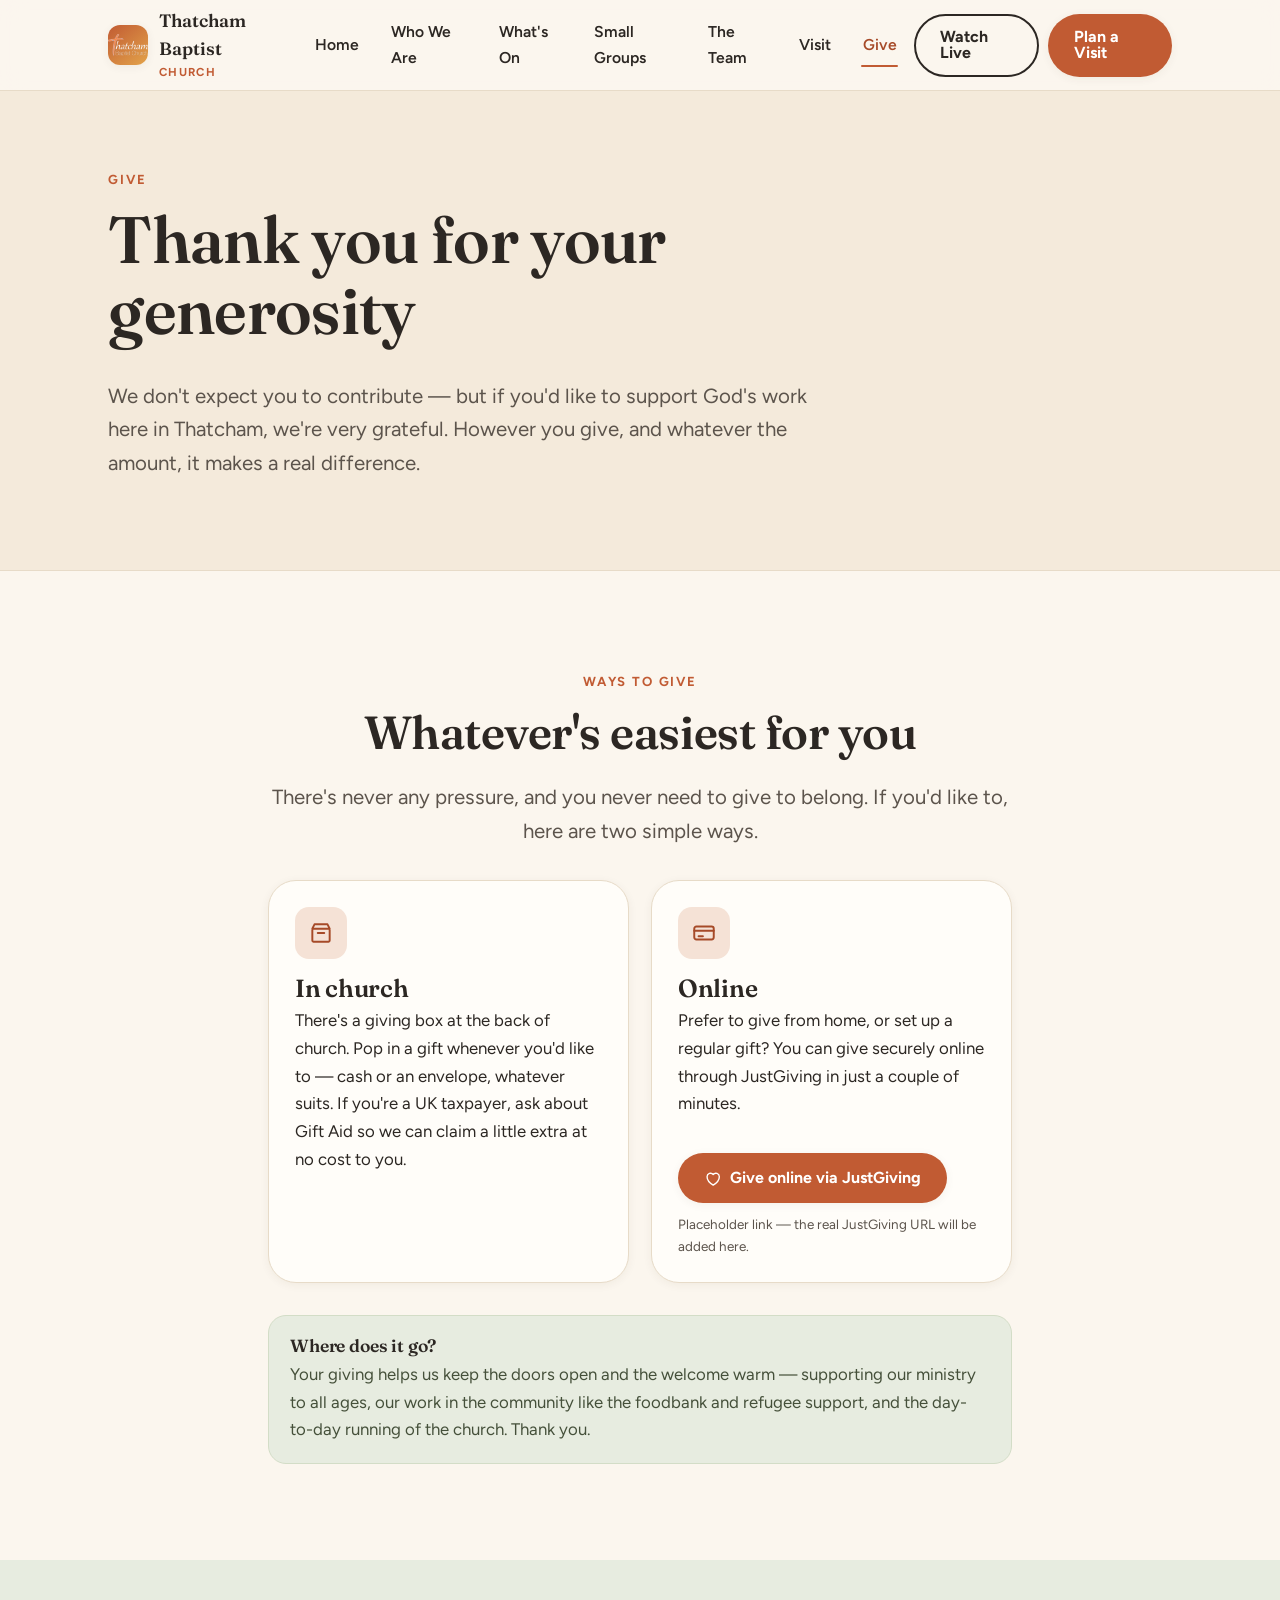
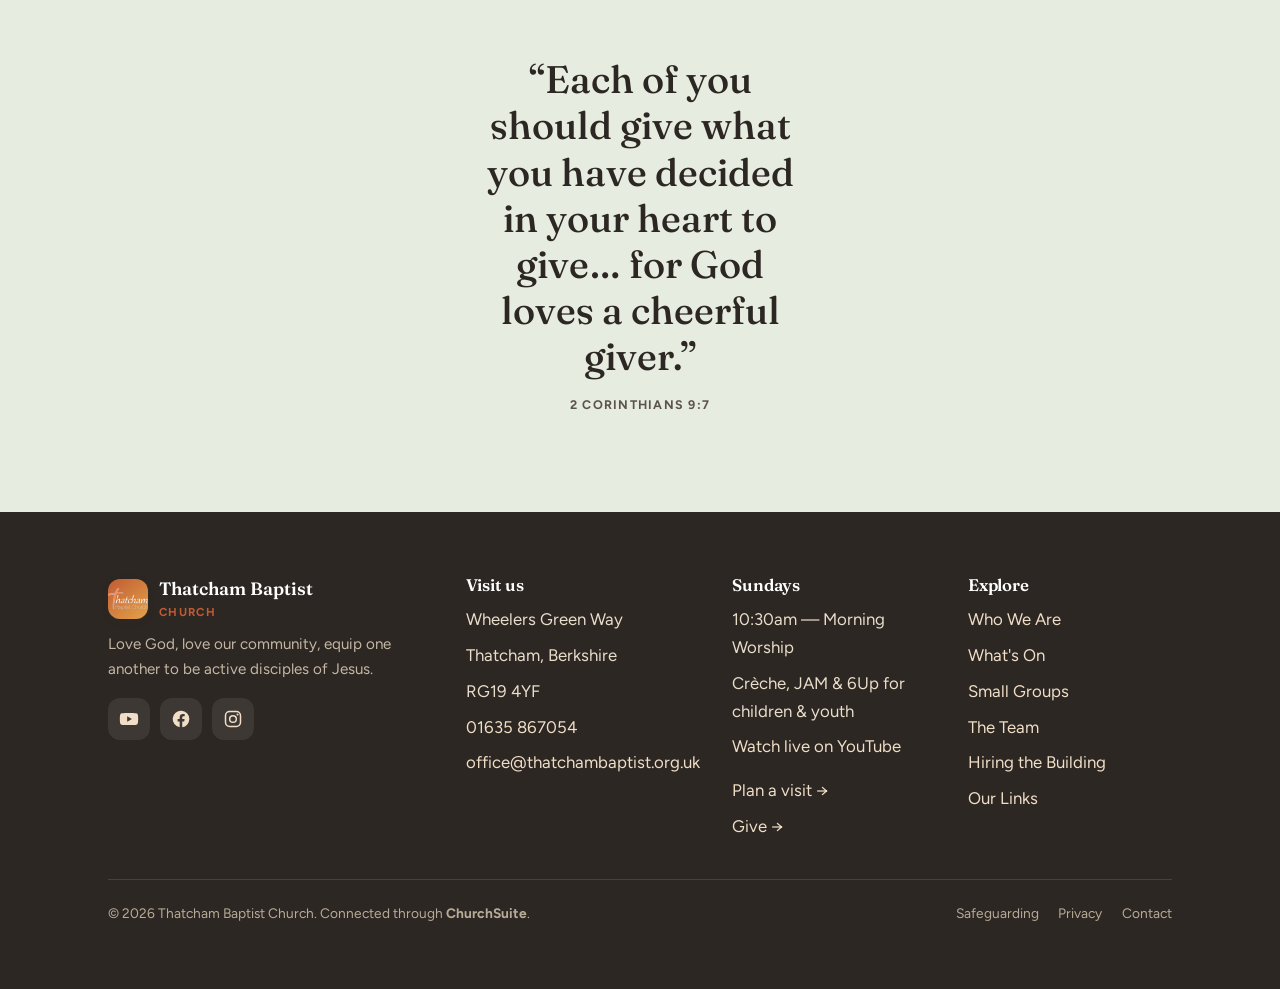
==== give.html @ 3c172206 "added signup for small groups" ====
<!DOCTYPE html>
<html lang="en-GB">
<head>
  <meta charset="UTF-8" />
  <meta name="viewport" content="width=device-width, initial-scale=1" />
  <title>Give — Thatcham Baptist Church</title>
  <meta name="description" content="We don't expect you to contribute — but if you'd like to support God's work here at Thatcham Baptist Church, thank you. Giving box in church or online, however suits you." />
  <meta name="theme-color" content="#FBF6EE" />
  <link rel="preconnect" href="https://fonts.googleapis.com" />
  <link rel="preconnect" href="https://fonts.gstatic.com" crossorigin />
  <link href="https://fonts.googleapis.com/css2?family=Fraunces:opsz,wght@9..144,400;9..144,500;9..144,600&family=Figtree:wght@400;500;600;700;800&display=swap" rel="stylesheet" />
  <link rel="stylesheet" href="css/styles.css?v=3" />
  <link rel="icon" href="assets/logo/cropped-circle-cropped.png" />
</head>
<body>
  <a class="skip-link" href="#main">Skip to content</a>

  <header class="site-header">
    <div class="wrap site-header__inner">
      <a class="brand" href="index.html" aria-label="Thatcham Baptist Church home">
        <span class="brand__mark" aria-hidden="true"><img src="assets/logo/Logo-Orange-White.png" alt="" loading="eager" /></span>
        <span><span class="brand__name">Thatcham Baptist</span><span class="brand__sub">Church</span></span>
      </a>
      <nav class="nav" aria-label="Primary">
        <a href="index.html">Home</a>
        <a href="who-we-are.html">Who We Are</a>
        <a href="whats-on.html">What's On</a>
        <a href="small-groups.html">Small Groups</a>
        <a href="team.html">The Team</a>
        <a href="visit.html">Visit</a>
        <a href="give.html" aria-current="page">Give</a>
      </nav>
      <div class="header-cta">
        <a class="btn btn--ghost" href="https://www.youtube.com/@ThatchamBaptistChurch/streams" target="_blank" rel="noopener">Watch Live</a>
        <a class="btn" href="visit.html">Plan a Visit</a>
      </div>
      <button class="nav-toggle" aria-label="Open menu" aria-expanded="false" aria-controls="mobile-nav">
        <svg class="icon-open" viewBox="0 0 24 24" fill="none"><path d="M4 7h16M4 12h16M4 17h16" stroke="currentColor" stroke-width="2" stroke-linecap="round"/></svg>
        <svg class="icon-close" viewBox="0 0 24 24" fill="none"><path d="M6 6l12 12M18 6L6 18" stroke="currentColor" stroke-width="2" stroke-linecap="round"/></svg>
      </button>
    </div>
    <div class="mobile-nav" id="mobile-nav">
      <a href="index.html">Home</a>
      <a href="who-we-are.html">Who We Are</a>
      <a href="whats-on.html">What's On</a>
        <a href="small-groups.html">Small Groups</a>
      <a href="team.html">The Team</a>
      <a href="visit.html">Visit</a>
      <a href="give.html" aria-current="page">Give</a>
      <div class="mobile-cta">
        <a class="btn" href="visit.html">Plan a Visit</a>
        <a class="btn btn--ghost" href="https://www.youtube.com/@ThatchamBaptistChurch/streams" target="_blank" rel="noopener">Watch Live</a>
      </div>
    </div>
  </header>

  <main id="main">
    <section class="pagehero">
      <div class="wrap">
        <span class="eyebrow reveal">Give</span>
        <h1 class="reveal d1">Thank you for your generosity</h1>
        <p class="lede reveal d2">We don't expect you to contribute — but if you'd like to support God's work here in Thatcham, we're very grateful. However you give, and whatever the amount, it makes a real difference.</p>
      </div>
    </section>

    <section class="section">
      <div class="wrap narrow" style="max-width:820px">
        <div class="center reveal">
          <span class="eyebrow">Ways to give</span>
          <h2>Whatever's easiest for you</h2>
          <p class="lede">There's never any pressure, and you never need to give to belong. If you'd like to, here are two simple ways.</p>
        </div>

        <div class="grid grid--2 mt-3">
          <div class="card reveal">
            <div class="card__icon"><svg viewBox="0 0 24 24" fill="none"><path d="M4 8h16v11a1 1 0 01-1 1H5a1 1 0 01-1-1V8zM4 8l2-4h12l2 4M9 12h6" stroke="currentColor" stroke-width="1.8" stroke-linecap="round" stroke-linejoin="round"/></svg></div>
            <h3>In church</h3>
            <p>There's a giving box at the back of church. Pop in a gift whenever you'd like to — cash or an envelope, whatever suits. If you're a UK taxpayer, ask about Gift Aid so we can claim a little extra at no cost to you.</p>
          </div>
          <div class="card reveal d1">
            <div class="card__icon"><svg viewBox="0 0 24 24" fill="none"><rect x="3" y="6" width="18" height="12" rx="2" stroke="currentColor" stroke-width="1.8"/><path d="M3 10h18M7 15h4" stroke="currentColor" stroke-width="1.8" stroke-linecap="round"/></svg></div>
            <h3>Online</h3>
            <p>Prefer to give from home, or set up a regular gift? You can give securely online through JustGiving in just a couple of minutes.</p>
            <a class="btn mt-2" href="#" aria-label="Give online via JustGiving (placeholder link)">
              <svg class="btn__icon" viewBox="0 0 24 24" fill="none" aria-hidden="true"><path d="M12 21s-8-4.9-8-11a4.5 4.5 0 018-2.8A4.5 4.5 0 0120 10c0 6.1-8 11-8 11z" stroke="currentColor" stroke-width="1.8" stroke-linejoin="round"/></svg>
              Give online via JustGiving
            </a>
            <p class="mt-1 mb-0" style="font-size:.84rem;color:var(--ink-soft)">Placeholder link — the real JustGiving URL will be added here.</p>
          </div>
        </div>

        <div class="aside-box reveal mt-3">
          <h3>Where does it go?</h3>
          <p class="mb-0">Your giving helps us keep the doors open and the welcome warm — supporting our ministry to all ages, our work in the community like the foodbank and refugee support, and the day-to-day running of the church. Thank you.</p>
        </div>
      </div>
    </section>

    <section class="section bg-sage">
      <div class="wrap">
        <div class="strapline reveal">
          <blockquote>&ldquo;Each of you should give what you have decided in your heart to give&hellip; for God loves a cheerful giver.&rdquo;</blockquote>
          <cite>2 Corinthians 9:7</cite>
        </div>
      </div>
    </section>
  </main>

  <footer class="site-footer">
    <div class="wrap">
      <div class="footer-grid">
        <div class="footer-brand">
          <a class="brand" href="index.html" aria-label="Thatcham Baptist Church home" style="margin-bottom:.6rem">
            <span class="brand__mark" aria-hidden="true"><img src="assets/logo/Logo-Orange-White.png" alt="" loading="lazy" /></span>
            <span><span class="brand__name">Thatcham Baptist</span><span class="brand__sub">Church</span></span>
          </a>
          <p>Love God, love our community, equip one another to be active disciples of Jesus.</p>
          <div class="socials">
            <a href="https://www.youtube.com/@ThatchamBaptistChurch" target="_blank" rel="noopener" aria-label="YouTube"><svg viewBox="0 0 24 24" fill="currentColor"><path d="M23 12s0-3.4-.4-5a2.6 2.6 0 00-1.8-1.8C19 4.7 12 4.7 12 4.7s-7 0-8.8.5A2.6 2.6 0 001.4 7C1 8.6 1 12 1 12s0 3.4.4 5a2.6 2.6 0 001.8 1.8c1.8.5 8.8.5 8.8.5s7 0 8.8-.5A2.6 2.6 0 0022.6 17c.4-1.6.4-5 .4-5zM9.8 15.3V8.7l5.7 3.3-5.7 3.3z"/></svg></a>
            <a href="https://www.facebook.com/thatchambaptist" target="_blank" rel="noopener" aria-label="Facebook"><svg viewBox="0 0 24 24" fill="currentColor"><path d="M22 12a10 10 0 10-11.6 9.9v-7H7.9V12h2.5V9.8c0-2.5 1.5-3.9 3.8-3.9 1.1 0 2.2.2 2.2.2v2.5h-1.3c-1.2 0-1.6.8-1.6 1.6V12h2.8l-.4 2.9h-2.4v7A10 10 0 0022 12z"/></svg></a>
            <a href="https://www.instagram.com/thatchambaptist" target="_blank" rel="noopener" aria-label="Instagram"><svg viewBox="0 0 24 24" fill="none"><rect x="3" y="3" width="18" height="18" rx="5" stroke="currentColor" stroke-width="1.8"/><circle cx="12" cy="12" r="4" stroke="currentColor" stroke-width="1.8"/><circle cx="17.5" cy="6.5" r="1.2" fill="currentColor"/></svg></a>
          </div>
        </div>
        <div>
          <h4>Visit us</h4>
          <ul>
            <li>Wheelers Green Way</li>
            <li>Thatcham, Berkshire</li>
            <li>RG19 4YF</li>
            <li><a href="tel:+441635867054">01635 867054</a></li>
            <li><a href="mailto:office@thatchambaptist.org.uk">office@thatchambaptist.org.uk</a></li>
          </ul>
        </div>
        <div>
          <h4>Sundays</h4>
          <ul>
            <li>10:30am — Morning Worship</li>
            <li>Crèche, JAM &amp; 6Up for children &amp; youth</li>
            <li><a href="https://www.youtube.com/@ThatchamBaptistChurch/streams" target="_blank" rel="noopener">Watch live on YouTube</a></li>
            <li style="margin-top:.5rem"><a href="visit.html">Plan a visit &rarr;</a></li>
            <li><a href="give.html">Give &rarr;</a></li>
          </ul>
        </div>
        <div>
          <h4>Explore</h4>
          <ul>
            <li><a href="who-we-are.html">Who We Are</a></li>
            <li><a href="whats-on.html">What's On</a></li>
            <li><a href="small-groups.html">Small Groups</a></li>
            <li><a href="team.html">The Team</a></li>
            <li><a href="hiring.html">Hiring the Building</a></li>
            <li><a href="links.html">Our Links</a></li>
          </ul>
        </div>
      </div>
      <div class="footer-bottom">
        <span>&copy; <span data-year>2026</span> Thatcham Baptist Church. Connected through <strong>ChurchSuite</strong>.</span>
        <span class="links">
          <a href="safeguarding.html">Safeguarding</a>
          <a href="privacy.html">Privacy</a>
          <a href="visit.html">Contact</a>
        </span>
      </div>
    </div>
  </footer>

  <nav class="action-bar" aria-label="Quick actions">
    <a href="visit.html" class="is-primary"><svg viewBox="0 0 24 24" fill="none"><path d="M12 21s-7-5.7-7-11a7 7 0 1114 0c0 5.3-7 11-7 11z" stroke="currentColor" stroke-width="1.8"/><circle cx="12" cy="10" r="2.4" stroke="currentColor" stroke-width="1.8"/></svg>Plan a Visit</a>
    <a href="https://www.youtube.com/@ThatchamBaptistChurch/streams" target="_blank" rel="noopener"><svg viewBox="0 0 24 24" fill="none"><path d="M8 5v14l11-7z" fill="currentColor"/></svg>Watch Live</a>
    <a href="give.html"><svg viewBox="0 0 24 24" fill="none"><path d="M12 21s-8-4.9-8-11a4.5 4.5 0 018-2.8A4.5 4.5 0 0120 10c0 6.1-8 11-8 11z" stroke="currentColor" stroke-width="1.8" stroke-linejoin="round"/></svg>Give</a>
  </nav>

  <script src="js/main.js?v=3"></script>
</body>
</html>
---- css/styles.css ----
/* =====================================================================
   Thatcham Baptist Church — redesign demo
   Design system + components. Mobile-first.
   "Church is the people, not the building."
   ===================================================================== */

/* ---------- Design tokens ---------- */
:root {
  /* Warm, natural palette — soft earth tones + one confident accent */
  --cream:        #FBF6EE;   /* page background */
  --cream-2:      #F4EADB;   /* soft sand, alt sections */
  --card:         #FFFDF9;   /* card surface */
  --ink:          #2C2723;   /* warm near-black text (not heavy black) */
  --ink-soft:     #5C544C;   /* secondary text */
  --line:         #E7DBC8;   /* hairlines / borders */

  --clay:         #C15B33;   /* confident accent — warm terracotta */
  --clay-dark:    #A64A28;   /* accent hover */
  --clay-soft:    #F5E2D6;   /* accent tint bg */
  --honey:        #E3A34A;   /* warm secondary */
  --sage:         #7C8A6B;   /* gentle green for balance */
  --sage-soft:    #E7ECE0;

  --radius:       18px;
  --radius-lg:    28px;
  --radius-pill:  999px;

  --shadow-sm:    0 2px 10px rgba(65, 45, 25, .06);
  --shadow:       0 10px 30px rgba(85, 55, 25, .10);
  --shadow-lg:    0 24px 60px rgba(80, 50, 20, .16);

  --maxw:         1140px;
  --gutter:       clamp(1.1rem, 4vw, 2.4rem);

  --font-body:    "Figtree", ui-sans-serif, system-ui, -apple-system, "Segoe UI", Roboto, Helvetica, Arial, sans-serif;
  --font-display: "Fraunces", Georgia, "Times New Roman", serif;

  --ease:         cubic-bezier(.22, 1, .36, 1);
}

/* ---------- Reset-ish ---------- */
*, *::before, *::after { box-sizing: border-box; }
html { -webkit-text-size-adjust: 100%; scroll-behavior: smooth; }
@media (prefers-reduced-motion: reduce) {
  html { scroll-behavior: auto; }
  * { animation-duration: .001ms !important; transition-duration: .001ms !important; }
}
body {
  margin: 0;
  font-family: var(--font-body);
  color: var(--ink);
  background: var(--cream);
  line-height: 1.65;
  font-size: 1.05rem;
  -webkit-font-smoothing: antialiased;
  text-rendering: optimizeLegibility;
  overflow-x: hidden;
}
img, svg { max-width: 100%; display: block; }
a { color: var(--clay-dark); text-decoration-thickness: 1px; text-underline-offset: 3px; }
h1, h2, h3, h4 {
  font-family: var(--font-display);
  font-weight: 600;
  line-height: 1.08;
  letter-spacing: -0.01em;
  color: var(--ink);
  margin: 0 0 .5em;
}
h1 { font-size: clamp(2.3rem, 7vw, 4.1rem); font-optical-sizing: auto; }
h2 { font-size: clamp(1.8rem, 4.6vw, 2.9rem); }
h3 { font-size: clamp(1.25rem, 2.6vw, 1.55rem); }
p  { margin: 0 0 1rem; }
:focus-visible { outline: 3px solid var(--clay); outline-offset: 3px; border-radius: 6px; }

/* ---------- Layout helpers ---------- */
.wrap { width: 100%; max-width: var(--maxw); margin-inline: auto; padding-inline: var(--gutter); }
.section { padding-block: clamp(3.2rem, 8vw, 6rem); }
.section--tight { padding-block: clamp(2.2rem, 5vw, 3.4rem); }
.bg-sand   { background: var(--cream-2); }
.bg-sage   { background: var(--sage-soft); }
.center    { text-align: center; }
.narrow    { max-width: 720px; margin-inline: auto; }
.eyebrow {
  display: inline-block;
  font-family: var(--font-body);
  font-weight: 700;
  font-size: .82rem;
  letter-spacing: .14em;
  text-transform: uppercase;
  color: var(--clay);
  margin-bottom: .9rem;
}
.lede { font-size: clamp(1.1rem, 2.2vw, 1.28rem); color: var(--ink-soft); }
.skip-link {
  position: absolute; left: -999px; top: .5rem; z-index: 200;
  background: var(--ink); color: #fff; padding: .7rem 1.1rem; border-radius: 10px;
}
.skip-link:focus { left: .5rem; }

/* ---------- Buttons ---------- */
.btn {
  --bg: var(--clay); --fg: #fff;
  display: inline-flex; align-items: center; justify-content: center; gap: .5rem;
  font-family: var(--font-body); font-weight: 700; font-size: 1rem;
  padding: .85rem 1.5rem; border-radius: var(--radius-pill);
  background: var(--bg); color: var(--fg); border: 2px solid transparent;
  cursor: pointer; text-decoration: none; line-height: 1;
  transition: transform .25s var(--ease), background .2s var(--ease), box-shadow .25s var(--ease);
  box-shadow: var(--shadow-sm);
}
.btn:hover { transform: translateY(-2px); background: var(--clay-dark); box-shadow: var(--shadow); }
.btn:active { transform: translateY(0); }
.btn--ghost { --bg: transparent; --fg: var(--ink); border-color: var(--ink); box-shadow: none; }
.btn--ghost:hover { --bg: var(--ink); --fg: #fff; background: var(--ink); }
.btn--light { --bg: #fff; --fg: var(--clay-dark); }
.btn--light:hover { background: #fff; color: var(--clay-dark); }
.btn--sage { --bg: var(--sage); }
.btn--sage:hover { background: #6a785b; }
.btn--lg { font-size: 1.08rem; padding: 1rem 1.8rem; }
.btn__icon { width: 1.15em; height: 1.15em; }

/* ---------- Header ---------- */
.site-header {
  position: sticky; top: 0; z-index: 100;
  background: rgba(251, 246, 238, .82);
  backdrop-filter: saturate(1.4) blur(12px);
  -webkit-backdrop-filter: saturate(1.4) blur(12px);
  border-bottom: 1px solid var(--line);
}
.site-header__inner {
  display: flex; align-items: center; gap: 1rem;
  min-height: 66px; padding-block: .5rem;
}
.brand { display: flex; align-items: center; gap: .65rem; text-decoration: none; margin-right: auto; }
.brand__mark {
  width: 40px; height: 40px; flex: none; border-radius: 12px;
  background: linear-gradient(140deg, var(--clay), var(--honey));
  display: grid; place-items: center; color: #fff; box-shadow: var(--shadow-sm);
}
.brand__mark svg { width: 22px; height: 22px; }
.brand__name { font-family: var(--font-display); font-weight: 600; font-size: 1.12rem; color: var(--ink); line-height: 1.05; }
.brand__sub  { display: block; font-family: var(--font-body); font-size: .72rem; letter-spacing: .12em; text-transform: uppercase; color: var(--clay); font-weight: 700; }

.nav { display: none; }
.nav a {
  font-weight: 600; color: var(--ink); text-decoration: none; font-size: .98rem;
  padding: .4rem .1rem; position: relative;
}
.nav a::after {
  content: ""; position: absolute; left: 0; right: 0; bottom: -2px; height: 2px;
  background: var(--clay); border-radius: 2px; transform: scaleX(0); transform-origin: left;
  transition: transform .25s var(--ease);
}
.nav a:hover::after, .nav a[aria-current="page"]::after { transform: scaleX(1); }
.nav a[aria-current="page"] { color: var(--clay-dark); }

.header-cta { display: none; gap: .55rem; }

.nav-toggle {
  margin-left: auto; width: 46px; height: 46px; display: grid; place-items: center;
  background: var(--card); border: 1px solid var(--line); border-radius: 12px; cursor: pointer;
  color: var(--ink); box-shadow: var(--shadow-sm);
}
.nav-toggle svg { width: 24px; height: 24px; }
.nav-toggle .icon-close { display: none; }
.nav-toggle[aria-expanded="true"] .icon-open { display: none; }
.nav-toggle[aria-expanded="true"] .icon-close { display: block; }

/* Mobile drawer */
.mobile-nav {
  display: none;
  border-top: 1px solid var(--line);
  background: var(--cream);
  padding: .6rem var(--gutter) 1.4rem;
}
.mobile-nav.open { display: block; animation: drop .3s var(--ease); }
@keyframes drop { from { opacity: 0; transform: translateY(-8px); } to { opacity: 1; transform: none; } }
.mobile-nav a {
  display: block; padding: .95rem .4rem; font-weight: 600; font-size: 1.12rem;
  color: var(--ink); text-decoration: none; border-bottom: 1px solid var(--line);
}
.mobile-nav a[aria-current="page"] { color: var(--clay-dark); }
.mobile-nav .mobile-cta { display: flex; flex-wrap: wrap; gap: .6rem; margin-top: 1.1rem; }
.mobile-nav .mobile-cta .btn { flex: 1 1 auto; }

@media (min-width: 940px) {
  .nav { display: flex; gap: clamp(1rem, 2.2vw, 1.9rem); align-items: center; }
  .header-cta { display: flex; }
  .nav-toggle { display: none; }
}

/* ---------- Mobile sticky action bar (the 3 money actions) ---------- */
.action-bar {
  position: fixed; left: 0; right: 0; bottom: 0; z-index: 90;
  display: grid; grid-template-columns: repeat(3, 1fr); gap: 0;
  background: rgba(44, 39, 35, .96);
  backdrop-filter: blur(8px);
  border-top: 1px solid rgba(255,255,255,.08);
  padding: .35rem .35rem calc(.35rem + env(safe-area-inset-bottom, 0));
}
.action-bar a {
  display: flex; flex-direction: column; align-items: center; gap: .18rem;
  padding: .5rem .3rem; text-decoration: none; color: #F4EADB;
  font-size: .78rem; font-weight: 700; border-radius: 12px;
}
.action-bar a svg { width: 22px; height: 22px; }
.action-bar a:active { background: rgba(255,255,255,.08); }
.action-bar a.is-primary { color: var(--honey); }
body { padding-bottom: 74px; } /* room for bar on mobile */
@media (min-width: 940px) {
  .action-bar { display: none; }
  body { padding-bottom: 0; }
}

/* ---------- Placeholder image blocks ---------- */
.ph {
  position: relative; margin: 0; border-radius: var(--radius-lg); overflow: hidden;
  background: linear-gradient(135deg, var(--honey), var(--clay));
  box-shadow: var(--shadow);
  isolation: isolate;
}
.ph::after { /* subtle grain/vignette */
  content: ""; position: absolute; inset: 0;
  background: radial-gradient(120% 120% at 20% 10%, rgba(255,255,255,.28), transparent 45%),
              radial-gradient(120% 120% at 90% 90%, rgba(0,0,0,.22), transparent 55%);
  z-index: 1; pointer-events: none;
}
.ph__art { position: absolute; inset: 0; display: grid; place-items: center; z-index: 0; }
.ph__art svg { width: 46%; height: auto; opacity: .9; }
.ph__note {
  position: absolute; left: .7rem; bottom: .7rem; z-index: 2;
  background: rgba(44,39,35,.72); color: #FBF6EE;
  font-size: .72rem; font-weight: 600; letter-spacing: .01em;
  padding: .35rem .7rem; border-radius: var(--radius-pill);
  backdrop-filter: blur(4px);
}
/* palette variants for variety */
.ph--sunrise { background: linear-gradient(135deg, #F0B455, #C15B33); }
.ph--grove   { background: linear-gradient(135deg, #9CAE84, #5F6E4C); }
.ph--dusk    { background: linear-gradient(135deg, #C15B33, #7A4E63); }
.ph--sand    { background: linear-gradient(135deg, #E9C88F, #C98F55); }
.ph--slate   { background: linear-gradient(135deg, #8A98A6, #4E5B69); }
/* Real photo filling a placeholder frame */
.ph__img { position: absolute; inset: 0; width: 100%; height: 100%; object-fit: cover; object-position: center 16%; transform: scale(1.05); transform-origin: center center; background: #e7dbc8; z-index: 0; }
.photo-soft { filter: saturate(.88) brightness(.97) contrast(.98); }
.alpha-photo .ph__img { transform: none; object-fit: contain; object-position: center center; background: #f7efe6; }
.ph.has-photo { background: #E7DBC8; }
.ph.has-photo::after { background: none; }
.hero__media .ph.has-photo::after {
  background: linear-gradient(180deg, rgba(28,20,14,.34) 0%, rgba(28,20,14,.12) 40%, rgba(24,17,11,.72) 100%),
              radial-gradient(120% 90% at 15% 10%, rgba(255,255,255,.14), transparent 50%);
}
.person__photo img { position: absolute; inset: 0; width: 100%; height: 100%; object-fit: cover; object-position: center top; z-index: 0; }
.map-frame { display: block; width: 100%; aspect-ratio: 4 / 3; border: 0; border-radius: var(--radius-lg); box-shadow: var(--shadow); background: #E7DBC8; }
.card__icon--photo { padding: 0; overflow: hidden; }
.card__icon--photo img { width: 100%; height: 100%; object-fit: cover; object-position: center top; }

.ratio-16-9 { aspect-ratio: 16 / 9; }
.ratio-4-3  { aspect-ratio: 4 / 3; }
.ratio-1-1  { aspect-ratio: 1 / 1; }
.ratio-3-4  { aspect-ratio: 3 / 4; }

/* ---------- Hero ---------- */
.hero { position: relative; overflow: hidden; }
.hero__media { position: absolute; inset: 0; z-index: 0; }
.hero__media .ph { height: 100%; width: 100%; border-radius: 0; box-shadow: none; }
.hero__media .ph::after {
  background: linear-gradient(180deg, rgba(30,22,16,.10) 0%, rgba(30,22,16,.04) 40%, rgba(24,17,11,.28) 100%),
              radial-gradient(120% 90% at 15% 10%, rgba(255,255,255,.06), transparent 50%);
}
/* Position the hero photo slightly higher for better composition */
.hero__media .ph__img { object-position: center 18% !important; }
.hero__inner {
  position: relative; z-index: 2;
  min-height: min(86vh, 720px);
  display: flex; flex-direction: column; justify-content: flex-end;
  padding-block: clamp(3rem, 10vw, 6rem);
  color: #fff;
}
.hero__eyebrow { color: #FBE9D6; }
.hero h1 { color: #fff; text-shadow: 0 2px 30px rgba(0,0,0,.28); max-width: 15ch; }
.hero__lede { color: #FBF1E6; font-size: clamp(1.1rem, 2.4vw, 1.4rem); max-width: 40ch; margin-bottom: 1.6rem; text-shadow: 0 2px 20px rgba(0,0,0,.35); }
.hero__cta { display: flex; flex-wrap: wrap; gap: .7rem; }
.hero__note { position: absolute; right: .7rem; bottom: .7rem; z-index: 3; }

/* Page hero (interior pages) — simpler band */
.pagehero { background: var(--cream-2); border-bottom: 1px solid var(--line); }
.pagehero .wrap { padding-block: clamp(2.6rem, 7vw, 4.6rem); }
.pagehero h1 { max-width: 18ch; }
.pagehero p { max-width: 55ch; }

/* ---------- Cards & grids ---------- */
.grid { display: grid; gap: 1.4rem; }
.grid--2 { grid-template-columns: 1fr; }
.grid--3 { grid-template-columns: 1fr; }
.grid--4 { grid-template-columns: 1fr; }
@media (min-width: 620px) {
  .grid--2 { grid-template-columns: repeat(2, 1fr); }
  .grid--3 { grid-template-columns: repeat(2, 1fr); }
  .grid--4 { grid-template-columns: repeat(2, 1fr); }
}
@media (min-width: 940px) {
  .grid--3 { grid-template-columns: repeat(3, 1fr); }
  .grid--4 { grid-template-columns: repeat(4, 1fr); }
}

.card {
  background: var(--card); border: 1px solid var(--line); border-radius: var(--radius-lg);
  padding: 1.6rem; box-shadow: var(--shadow-sm);
  transition: transform .3s var(--ease), box-shadow .3s var(--ease), border-color .3s var(--ease);
}
.card:hover { transform: translateY(-4px); box-shadow: var(--shadow); border-color: #dcccb2; }
.card h3 { margin-bottom: .35rem; }
.card p:last-child { margin-bottom: 0; }
.card__icon {
  width: 52px; height: 52px; border-radius: 14px; display: grid; place-items: center;
  background: var(--clay-soft); color: var(--clay-dark); margin-bottom: 1rem;
}
.card__icon svg { width: 26px; height: 26px; }
.card--link { text-decoration: none; color: inherit; display: block; }
.card--link .more { color: var(--clay-dark); font-weight: 700; display: inline-flex; align-items: center; gap: .3rem; }
.card--link:hover .more { gap: .55rem; }

/* Feature (image + text) */
.feature { display: grid; gap: clamp(1.6rem, 4vw, 3rem); align-items: center; }
@media (min-width: 860px) {
  .feature { grid-template-columns: 1fr 1fr; }
  .feature--reverse .feature__media { order: 2; }
}

/* ---------- Service times block ---------- */
.services {
  display: grid; gap: 1.2rem; grid-template-columns: 1fr;
}
@media (min-width: 720px) { .services { grid-template-columns: 1fr 1fr; } }
.service-card {
  background: var(--card); border: 1px solid var(--line); border-radius: var(--radius-lg);
  padding: 1.7rem; box-shadow: var(--shadow-sm); position: relative;
}
.service-card__time {
  font-family: var(--font-display); font-size: 2.1rem; color: var(--clay-dark); line-height: 1;
  margin-bottom: .3rem; font-weight: 600;
}
.service-card ul { margin: .8rem 0 0; padding: 0; list-style: none; display: flex; flex-wrap: wrap; gap: .5rem; }
.service-card > .chip + h3 { margin-top: 1rem; }
.chip {
  display: inline-flex; align-items: center; gap: .35rem;
  background: var(--sage-soft); color: #45503a; font-weight: 600; font-size: .84rem;
  padding: .3rem .7rem; border-radius: var(--radius-pill);
}
.chip--clay { background: var(--clay-soft); color: var(--clay-dark); }

/* Info strip (address / phone / live) */
.infoline { display: grid; gap: .75rem 1.5rem; align-items: start; color: var(--ink-soft); font-weight: 600; grid-template-columns: 1fr; }
.infoline span { display: inline-flex; align-items: flex-start; gap: .45rem; }
.infoline svg { width: 1.15em; height: 1.15em; color: var(--clay); margin-top: .1rem; }
.infoline .address-lines { display: grid; gap: .15rem; }
.infoline .address-lines span { display: block; line-height: 1.4; }
.service-info-card { max-width: 760px; margin-inline: auto; display: grid; grid-template-columns: 1fr auto; gap: 1rem; align-items: center; }
@media (min-width: 640px) { .service-info-card { grid-template-columns: minmax(0, 1fr) auto; } }

/* Defensive: ensure address lines always stack correctly (override caching/older CSS) */
.service-info-card .address-lines span { display: block !important; }

/* ---------- What's On schedule ---------- */
.filters { display: flex; flex-wrap: wrap; gap: .5rem; margin-bottom: 2rem; }
.filter-btn {
  font-family: var(--font-body); font-weight: 700; font-size: .92rem; cursor: pointer;
  padding: .55rem 1.1rem; border-radius: var(--radius-pill);
  background: var(--card); color: var(--ink); border: 1.5px solid var(--line);
  transition: all .2s var(--ease);
}
.filter-btn:hover { border-color: var(--clay); }
.filter-btn.active { background: var(--clay); color: #fff; border-color: var(--clay); }

.day-group { margin-bottom: 2.4rem; scroll-margin-top: 90px; }
.day-group__head { display: flex; align-items: baseline; gap: .8rem; margin-bottom: 1rem; }
.day-group__head h2 { margin: 0; }
.day-group__head .count { color: var(--ink-soft); font-weight: 600; font-size: .9rem; }
.event-card {
  display: grid; grid-template-columns: auto 1fr; gap: 1rem 1.2rem; align-items: start;
  background: var(--card); border: 1px solid var(--line); border-radius: var(--radius);
  padding: 1.2rem 1.3rem; box-shadow: var(--shadow-sm); margin-bottom: .9rem;
  transition: transform .25s var(--ease), box-shadow .25s var(--ease);
}
.event-card:hover { transform: translateY(-3px); box-shadow: var(--shadow); }
.event-card__time {
  font-family: var(--font-display); font-weight: 600; color: var(--clay-dark);
  font-size: 1.05rem; white-space: nowrap; padding-top: .1rem;
}
.event-card h3 { margin: 0 0 .2rem; font-size: 1.2rem; }
.event-card p { margin: 0; color: var(--ink-soft); font-size: .98rem; }
.tag {
  display: inline-block; font-size: .72rem; font-weight: 700; letter-spacing: .04em;
  text-transform: uppercase; color: var(--sage); margin-top: .5rem;
}

/* ---------- Team ---------- */
.team-grid { display: grid; gap: 1.3rem; grid-template-columns: repeat(2, 1fr); }
@media (min-width: 720px) { .team-grid { grid-template-columns: repeat(3, 1fr); } }
@media (min-width: 980px) { .team-grid { grid-template-columns: repeat(4, 1fr); } }
.person { text-align: center; }
.person__photo {
  aspect-ratio: 1/1; border-radius: var(--radius-lg); position: relative; overflow: hidden;
  display: grid; place-items: center; margin-bottom: .8rem; box-shadow: var(--shadow-sm);
}
.person__photo .initials {
  font-family: var(--font-display); font-weight: 600; font-size: clamp(1.8rem, 6vw, 2.6rem);
  color: rgba(255,255,255,.92);
}
.person__photo--anne img {
  object-fit: contain;
  object-position: center center;
  transform: none;
}
.person__photo .tagchip {
  position: absolute; bottom: .45rem; left: 50%; transform: translateX(-50%);
  background: rgba(44,39,35,.66); color: #FBF6EE; font-size: .62rem; font-weight: 600;
  padding: .2rem .55rem; border-radius: var(--radius-pill); white-space: nowrap;
}
.person__name { font-family: var(--font-display); font-weight: 600; font-size: 1.12rem; margin: 0; }
.person__role { color: var(--clay-dark); font-weight: 700; font-size: .86rem; margin: .1rem 0 .3rem; }
.person__bio  { color: var(--ink-soft); font-size: .9rem; margin: 0; }
.person__contact { margin: .7rem 0 0; }
.person__contact a { display: inline-flex; align-items: center; gap: .45rem; font-weight: 700; font-size: .92rem; }
.person__contact svg { width: 1.1em; height: 1.1em; flex: none; }
.lead-team { display: grid; gap: 1.4rem; grid-template-columns: 1fr; margin-bottom: 3rem; }
@media (min-width: 720px) { .lead-team { grid-template-columns: 1fr 1fr; } }
.lead-card { display: grid; grid-template-columns: 110px 1fr; gap: 1.2rem; align-items: center;
  background: var(--card); border: 1px solid var(--line); border-radius: var(--radius-lg); padding: 1.3rem; box-shadow: var(--shadow-sm); }
.lead-card .person__photo { margin: 0; }
@media (min-width: 500px) { .lead-card { grid-template-columns: 130px 1fr; } }

/* Photo gradient variants (cycled) */
.g1{background:linear-gradient(135deg,#E3A34A,#C15B33)} .g2{background:linear-gradient(135deg,#9CAE84,#5F6E4C)}
.g3{background:linear-gradient(135deg,#C98F55,#8A5A3B)} .g4{background:linear-gradient(135deg,#C15B33,#7A4E63)}
.g5{background:linear-gradient(135deg,#7C8A6B,#4E5B69)} .g6{background:linear-gradient(135deg,#E9C88F,#C98F55)}

/* ---------- Callout / accent band ---------- */
.callout {
  background: linear-gradient(135deg, var(--clay), var(--clay-dark));
  color: #fff; border-radius: var(--radius-lg); padding: clamp(2rem, 5vw, 3.4rem);
  box-shadow: var(--shadow); text-align: center;
}
.callout h2 { color: #fff; }
.callout p { color: #FBE9D6; max-width: 50ch; margin-inline: auto; }
.callout .btn { margin-top: .6rem; }
.callout--sage { background: linear-gradient(135deg, var(--sage), #5F6E4C); }
.callout--sage p { color: #EAF0E1; }

/* ---------- Quote ---------- */
.quote { text-align: center; max-width: 20ch; margin-inline: auto; }
.quote blockquote {
  font-family: var(--font-display); font-size: clamp(1.8rem, 5vw, 3rem);
  line-height: 1.15; color: var(--ink); margin: 0; font-weight: 500; max-width: 16ch; margin-inline: auto;
}
.quote cite { display: block; margin-top: 1.2rem; color: var(--clay-dark); font-style: normal; font-weight: 700; letter-spacing: .04em; text-transform: uppercase; font-size: .82rem; max-width: none; }

/* ---------- Community strip ---------- */
.outreach { display: grid; gap: 1.2rem; grid-template-columns: 1fr; }
@media (min-width: 720px) { .outreach { grid-template-columns: repeat(3, 1fr); } }
.outreach-card { background: var(--card); border: 1px solid var(--line); border-radius: var(--radius); padding: 1.4rem; box-shadow: var(--shadow-sm); }
.outreach-card h3 { font-size: 1.15rem; }
.outreach-card p { color: var(--ink-soft); font-size: .95rem; margin: 0; }

/* ---------- Form (visual only) ---------- */
.form-note {
  background: var(--sage-soft); border: 1px dashed var(--sage); border-radius: 12px;
  padding: .8rem 1rem; font-size: .9rem; color: #45503a; margin-bottom: 1.4rem; font-weight: 600;
}
.form-grid { display: grid; gap: 1.1rem; grid-template-columns: 1fr; }
@media (min-width: 620px) { .form-grid .col-2 { grid-column: span 2; } .form-grid { grid-template-columns: 1fr 1fr; } }
.field label { display: block; font-weight: 700; margin-bottom: .35rem; font-size: .92rem; }
.field input, .field select, .field textarea {
  width: 100%; font: inherit; color: var(--ink);
  background: var(--card); border: 1.5px solid var(--line); border-radius: 12px;
  padding: .8rem .9rem;
}
.field input:focus, .field select:focus, .field textarea:focus { border-color: var(--clay); outline: none; box-shadow: 0 0 0 3px var(--clay-soft); }
.field textarea { min-height: 120px; resize: vertical; }

/* ---------- Definition list (believe / expect) ---------- */
.checklist { list-style: none; margin: 0; padding: 0; display: grid; gap: 1rem; }
.checklist li { display: grid; grid-template-columns: auto 1fr; gap: .9rem; align-items: start; }
.checklist .tick {
  width: 30px; height: 30px; border-radius: 50%; background: var(--clay-soft); color: var(--clay-dark);
  display: grid; place-items: center; flex: none;
}
.checklist .tick svg { width: 16px; height: 16px; }
.checklist strong { display: block; }
.checklist span { color: var(--ink-soft); }

/* ---------- Footer ---------- */
.site-footer { background: var(--ink); color: #E9DDCB; padding-block: clamp(2.6rem, 6vw, 4rem); margin-top: 0; }
.site-footer a { color: #F0DEC7; text-decoration: none; }
.site-footer a:hover { color: #fff; text-decoration: underline; }
.footer-grid { display: grid; gap: 2rem; grid-template-columns: 1fr; }
@media (min-width: 620px) { .footer-grid { grid-template-columns: 1fr 1fr; } }
@media (min-width: 940px) { .footer-grid { grid-template-columns: 1.6fr 1fr 1fr 1fr; } }
.footer-grid h4 { color: #fff; font-size: 1.05rem; margin-bottom: .8rem; }
.footer-grid ul { list-style: none; margin: 0; padding: 0; display: grid; gap: .5rem; }
.footer-brand .brand__name { color: #fff; }
.footer-brand p { color: #C4B7A4; font-size: .95rem; max-width: 34ch; }
.socials { display: flex; gap: .6rem; margin-top: 1rem; }
.socials a {
  width: 42px; height: 42px; border-radius: 12px; display: grid; place-items: center;
  background: rgba(255,255,255,.08); color: #F0DEC7; transition: background .2s var(--ease), transform .2s var(--ease);
}
.socials a:hover { background: var(--clay); color: #fff; transform: translateY(-2px); }
.socials svg { width: 20px; height: 20px; }
.footer-bottom {
  border-top: 1px solid rgba(255,255,255,.12); margin-top: 2.4rem; padding-top: 1.4rem;
  display: flex; flex-wrap: wrap; gap: .6rem 1.4rem; align-items: center; justify-content: space-between;
  font-size: .86rem; color: #B7AA97;
}
.footer-bottom a { color: #B7AA97; }
.footer-bottom .links { display: flex; flex-wrap: wrap; gap: 1.2rem; }

/* ---------- Scroll-in animation ---------- */
.reveal { opacity: 0; transform: translateY(22px); transition: opacity .7s var(--ease), transform .7s var(--ease); }
.reveal.in { opacity: 1; transform: none; }
.reveal.d1 { transition-delay: .08s; } .reveal.d2 { transition-delay: .16s; }
.reveal.d3 { transition-delay: .24s; } .reveal.d4 { transition-delay: .32s; }
@media (prefers-reduced-motion: reduce) { .reveal { opacity: 1; transform: none; } }

/* ---------- Utility ---------- */
.mt-1{margin-top:.6rem}.mt-2{margin-top:1.2rem}.mt-3{margin-top:2rem}.mb-0{margin-bottom:0}
.stack > * + * { margin-top: 1rem; }
.pill-row { display: flex; flex-wrap: wrap; gap: .6rem; }
.divider { height: 1px; background: var(--line); border: 0; margin-block: 2rem; }

/* =====================================================================
   Additions for the full multi-page rebuild
   ===================================================================== */

/* ---------- Multilingual welcome band ---------- */
.welcome-band {
  background: linear-gradient(135deg, var(--clay), var(--clay-dark));
  color: #fff; border-radius: var(--radius-lg);
  padding: clamp(2rem, 5vw, 3.4rem); box-shadow: var(--shadow); text-align: center;
  position: relative; overflow: hidden; isolation: isolate;
}
.welcome-band::after {
  content: ""; position: absolute; inset: 0; z-index: -1;
  background: radial-gradient(120% 120% at 12% 8%, rgba(255,255,255,.16), transparent 46%),
              radial-gradient(120% 120% at 90% 96%, rgba(0,0,0,.18), transparent 55%);
}
.welcome-band .eyebrow { color: #FBE9D6; }
.welcome-band h2 { color: #fff; margin-bottom: 1.2rem; }
.welcome-words {
  display: flex; flex-wrap: wrap; justify-content: center; align-items: baseline;
  gap: .5rem 1.4rem; margin: 0 auto; max-width: 34ch;
}
.welcome-words li { list-style: none; }
.welcome-words .lang {
  font-family: var(--font-display), "Noto Sans SC", "Noto Sans Arabic", sans-serif; font-weight: 500;
  font-size: clamp(1.35rem, 4.4vw, 2.3rem); line-height: 1.1; color: #fff;
  display: inline-block;
}
.welcome-words .lang--lead { color: #FFE7CF; }
.welcome-words .lang small {
  display: block; font-family: var(--font-body); font-weight: 600;
  font-size: .62rem; letter-spacing: .14em; text-transform: uppercase;
  color: #FBD9BF; margin-top: .25rem;
}
.welcome-band p.welcome-sub { color: #FBE9D6; max-width: 52ch; margin: 1.4rem auto 0; }

/* ---------- Strapline band ---------- */
.strapline {
  text-align: center; max-width: 30ch; margin-inline: auto;
}
.strapline blockquote {
  font-family: var(--font-display); font-weight: 500; margin: 0;
  font-size: clamp(1.5rem, 4.2vw, 2.4rem); line-height: 1.2; color: var(--ink);
}
.strapline blockquote .accent { color: var(--clay-dark); }
.strapline cite {
  display: block; margin-top: 1rem; color: var(--ink-soft); font-style: normal;
  font-weight: 700; letter-spacing: .1em; text-transform: uppercase; font-size: .78rem;
}

/* ---------- Notices ---------- */
.notice-card {
  background: var(--card); border: 1px solid var(--line); border-radius: var(--radius);
  padding: 1.4rem 1.5rem; box-shadow: var(--shadow-sm); display: flex; flex-direction: column;
  transition: transform .25s var(--ease), box-shadow .25s var(--ease);
}
.notice-card:hover { transform: translateY(-3px); box-shadow: var(--shadow); }
.notice-card__date {
  font-weight: 700; font-size: .76rem; letter-spacing: .08em; text-transform: uppercase;
  color: var(--clay); margin-bottom: .5rem;
}
.notice-card h3 { font-size: 1.15rem; margin-bottom: .4rem; }
.notice-card p { color: var(--ink-soft); font-size: .96rem; margin: 0; }
.notice-card .more { color: var(--clay-dark); font-weight: 700; margin-top: .9rem; font-size: .92rem; }

/* Featured notice — full-width hero-style card for key announcements */
.notice-card--featured {
  background: linear-gradient(135deg, var(--clay-soft) 0%, var(--card) 100%);
  border: 2px solid var(--clay);
  border-left: 5px solid var(--clay);
  position: relative;
  overflow: hidden;
}
.notice-card--featured::before {
  content: "";
  position: absolute;
  top: 0; right: 0;
  width: 180px; height: 180px;
  background: radial-gradient(circle, rgba(193,91,51,.10) 0%, transparent 70%);
  pointer-events: none;
}
.notice-card--featured h3 {
  font-family: var(--font-display);
  font-size: 1.45rem;
  color: var(--clay-dark);
}
.notice-card--featured p {
  font-size: 1.02rem;
  color: var(--ink);
  max-width: 56ch;
}
.notice-card--featured .notice-card__date {
  color: var(--clay);
  font-size: .82rem;
  letter-spacing: .1em;
}
.notice-card--featured:hover {
  border-color: var(--clay-dark);
  box-shadow: 0 10px 30px rgba(193,91,51,.15);
}

/* "New" highlight — sage-tinted variant so it reads as distinct from the clay featured card.
   Used for the time-limited Sunday Night Service trial. Remove the card to retire it. */
.notice-card--new {
  background: linear-gradient(135deg, var(--sage-soft) 0%, var(--card) 100%);
  border: 2px solid var(--sage);
  border-left: 5px solid var(--sage);
}
.notice-card--new::before { background: radial-gradient(circle, rgba(124,138,107,.12) 0%, transparent 70%); }
.notice-card--new h3 { color: #4a5740; }
.notice-card--new .notice-card__date { color: #5f6e4c; }
.notice-card--new:hover {
  border-color: #6a785b;
  box-shadow: 0 10px 30px rgba(124,138,107,.18);
}
.notice-card__badge {
  align-self: flex-start;
  display: inline-flex; align-items: center; gap: .35rem;
  background: var(--sage); color: #fff;
  font-weight: 800; font-size: .72rem; letter-spacing: .1em; text-transform: uppercase;
  padding: .3rem .7rem; border-radius: var(--radius-pill); margin-bottom: .7rem;
}

/* ---------- Responsive video embed (YouTube etc.) ---------- */
.video-embed { max-width: 720px; margin: 1.6rem auto 0; }
.video-embed__frame {
  position: relative; width: 100%; aspect-ratio: 16 / 9;
  border-radius: var(--radius-lg); overflow: hidden;
  box-shadow: var(--shadow); background: #000;
}
.video-embed__frame iframe {
  position: absolute; inset: 0; width: 100%; height: 100%; border: 0;
}
.video-embed figcaption {
  margin-top: .7rem; text-align: center; color: var(--ink-soft);
  font-size: .92rem; font-weight: 600;
}

/* ---------- Frequency markers (weekly vs periodic) ---------- */
.freq {
  display: inline-flex; align-items: center; gap: .4rem;
  font-weight: 700; font-size: .72rem; letter-spacing: .04em; text-transform: uppercase;
  padding: .28rem .7rem; border-radius: var(--radius-pill); white-space: nowrap;
}
.freq::before { content: ""; width: .55em; height: .55em; border-radius: 50%; background: currentColor; }
.freq--weekly   { background: var(--sage-soft); color: #45503a; }
.freq--periodic { background: #F6E6CD; color: #8a5a1e; }
.freq-legend { display: flex; flex-wrap: wrap; gap: .6rem 1.2rem; align-items: center; margin-bottom: 1.6rem; color: var(--ink-soft); font-size: .9rem; }
.event-card__meta { display: flex; flex-wrap: wrap; gap: .5rem; align-items: center; margin-top: .55rem; }

/* ---------- Believe / statement cards ---------- */
.believe { display: grid; gap: 1.2rem; grid-template-columns: 1fr; }
@media (min-width: 780px) { .believe { grid-template-columns: repeat(3, 1fr); } }
.believe-card {
  background: var(--card); border: 1px solid var(--line); border-radius: var(--radius-lg);
  padding: 1.5rem; box-shadow: var(--shadow-sm); border-top: 4px solid var(--clay);
}
.believe-card:nth-child(2) { border-top-color: var(--honey); }
.believe-card:nth-child(3) { border-top-color: var(--sage); }
.believe-card h3 { margin-bottom: .4rem; }
.believe-card p { color: var(--ink-soft); margin: 0; font-size: .98rem; }

/* ---------- Statement of Faith ---------- */
.statement-panel {
  background: var(--card); border: 1px solid var(--line); border-radius: var(--radius-lg);
  box-shadow: var(--shadow-sm); padding: clamp(1.4rem, 4vw, 2.8rem);
  max-width: 840px; margin-inline: auto;
}
.statement { list-style: none; counter-reset: sof; margin: 0; padding: 0; }
.statement li {
  counter-increment: sof;
  display: grid; grid-template-columns: auto 1fr; gap: 1rem 1.3rem; align-items: start;
  padding: 1.5rem 0; border-top: 1px solid var(--line);
}
.statement li:first-child { border-top: 0; padding-top: 0; }
.statement li:last-child { padding-bottom: 0; }
.statement li::before {
  content: counter(sof);
  font-family: var(--font-display); font-weight: 600; font-size: 1.5rem; line-height: 1;
  color: var(--clay-dark); background: var(--clay-soft);
  width: 2.6rem; height: 2.6rem; border-radius: 50%; display: grid; place-items: center; flex: none;
}
.statement p { margin: 0; font-size: 1.06rem; color: var(--ink); }

/* ---------- Our Links grid ---------- */
.links-grid { display: grid; gap: 1rem; grid-template-columns: 1fr; }
@media (min-width: 620px) { .links-grid { grid-template-columns: 1fr 1fr; } }
@media (min-width: 940px) { .links-grid { grid-template-columns: repeat(3, 1fr); } }
.link-card {
  display: block; text-decoration: none; color: inherit;
  background: var(--card); border: 1px solid var(--line); border-radius: var(--radius);
  padding: 1.3rem 1.4rem; box-shadow: var(--shadow-sm);
  transition: transform .25s var(--ease), box-shadow .25s var(--ease), border-color .25s var(--ease);
}
.link-card:hover { transform: translateY(-3px); box-shadow: var(--shadow); border-color: #dcccb2; }
.link-card h3 { font-size: 1.12rem; margin-bottom: .3rem; display: flex; align-items: center; justify-content: space-between; gap: .5rem; }
.link-card h3 svg { width: 18px; height: 18px; color: var(--clay); flex: none; }
.link-card p { color: var(--ink-soft); font-size: .92rem; margin: 0; }

/* ---------- Safeguarding process steps ---------- */
.steps { display: grid; gap: 1.3rem; grid-template-columns: 1fr; }
@media (min-width: 860px) { .steps { grid-template-columns: repeat(3, 1fr); } }
.step-card {
  background: var(--card); border: 1px solid var(--line); border-radius: var(--radius-lg);
  padding: 1.7rem; box-shadow: var(--shadow-sm); border-top: 4px solid var(--clay);
  display: flex; flex-direction: column;
}
.step-card__num {
  display: inline-flex; align-items: center; gap: .55rem; margin-bottom: .7rem;
  font-weight: 700; font-size: .74rem; letter-spacing: .1em; text-transform: uppercase; color: var(--clay);
}
.step-card__num b {
  font-family: var(--font-display); font-size: 1.4rem; color: var(--clay-dark); line-height: 1;
  width: 2.3rem; height: 2.3rem; border-radius: 50%; background: var(--clay-soft);
  display: grid; place-items: center; flex: none;
}
.step-card h3 { margin-bottom: .5rem; }
.step-card p { color: var(--ink-soft); margin: 0 0 1.1rem; }
.step-card .keywords { display: flex; flex-wrap: wrap; gap: .4rem; margin-top: auto; }
.step-card .keywords span {
  background: var(--sage-soft); color: #45503a; font-weight: 700; font-size: .72rem;
  letter-spacing: .04em; text-transform: uppercase; padding: .32rem .7rem; border-radius: var(--radius-pill);
}

/* ---------- Emergency / warning box ---------- */
.emergency {
  background: #FCEBCF; border: 1px solid #E8B765; border-left: 6px solid #D8901F;
  border-radius: var(--radius); padding: 1.5rem 1.7rem; color: #6b4410; box-shadow: var(--shadow-sm);
}
.emergency h3 { color: #7a4a0c; display: flex; align-items: center; gap: .6rem; margin-bottom: .6rem; }
.emergency h3 svg { width: 1.5em; height: 1.5em; color: #D8901F; flex: none; }
.emergency p { margin: .35rem 0; }
.emergency p:last-child { margin-bottom: 0; }
.emergency a { color: #7a4a0c; font-weight: 700; }
.emergency .num { font-family: var(--font-display); font-weight: 600; font-size: 1.1em; }

/* ---------- External contacts ---------- */
.ext-contacts { list-style: none; margin: 0; padding: 0; display: grid; gap: 1rem; grid-template-columns: 1fr; }
@media (min-width: 720px) { .ext-contacts { grid-template-columns: 1fr 1fr; } }
.ext-contacts li {
  background: var(--card); border: 1px solid var(--line); border-radius: var(--radius);
  padding: 1.1rem 1.3rem; box-shadow: var(--shadow-sm);
}
.ext-contacts .who { font-weight: 700; display: block; margin-bottom: .15rem; }
.ext-contacts .detail { color: var(--ink-soft); font-size: .95rem; }

/* ---------- Policy downloads ---------- */
.downloads { display: grid; gap: 1rem; grid-template-columns: 1fr; max-width: 720px; margin-inline: auto; }
@media (min-width: 640px) { .downloads { grid-template-columns: 1fr 1fr; } }
.download-card {
  display: flex; align-items: center; gap: 1rem; text-decoration: none; color: inherit;
  background: var(--card); border: 1px solid var(--line); border-radius: var(--radius);
  padding: 1.2rem 1.4rem; box-shadow: var(--shadow-sm);
  transition: transform .25s var(--ease), box-shadow .25s var(--ease), border-color .25s var(--ease);
}
.download-card:hover { transform: translateY(-3px); box-shadow: var(--shadow); border-color: #dcccb2; }
.download-card .dl-ico {
  width: 46px; height: 46px; border-radius: 12px; flex: none; display: grid; place-items: center;
  background: var(--clay-soft); color: var(--clay-dark);
}
.download-card .dl-ico svg { width: 24px; height: 24px; }
.download-card .dl-title { font-weight: 700; display: block; line-height: 1.25; }
.download-card .dl-sub { color: var(--ink-soft); font-size: .85rem; }

/* ---------- Safeguarding contact cards ---------- */
.safeguard { display: grid; gap: 1.2rem; grid-template-columns: 1fr; }
@media (min-width: 720px) { .safeguard { grid-template-columns: repeat(3, 1fr); } }
.safeguard-card {
  background: var(--card); border: 1px solid var(--line); border-radius: var(--radius-lg);
  padding: 1.5rem; box-shadow: var(--shadow-sm);
}
.safeguard-card__avatar {
  width: 76px; height: 76px; border-radius: 50%; overflow: hidden; margin-bottom: 1rem;
  background: var(--cream-2); box-shadow: var(--shadow-sm);
}
.safeguard-card__avatar img { width: 100%; height: 100%; object-fit: cover; object-position: center top; display: block; }
.safeguard-card .role {
  font-weight: 700; font-size: .74rem; letter-spacing: .08em; text-transform: uppercase;
  color: var(--clay); margin-bottom: .5rem;
}
.safeguard-card h3 { font-size: 1.18rem; margin-bottom: .3rem; }
.safeguard-card a { font-weight: 600; word-break: break-word; }

/* ---------- Definition rows (address / at-a-glance) ---------- */
.deflist { display: grid; gap: 1rem; margin: 0; }
.deflist div { display: grid; grid-template-columns: auto 1fr; gap: .9rem; align-items: start; }
.deflist .ico {
  width: 40px; height: 40px; border-radius: 12px; flex: none; display: grid; place-items: center;
  background: var(--clay-soft); color: var(--clay-dark);
}
.deflist .ico svg { width: 20px; height: 20px; }
.deflist dt { font-weight: 700; margin: 0; }
.deflist dd { margin: 0; color: var(--ink-soft); }

/* ---------- Small helper: notice/aside box ---------- */
.aside-box {
  background: var(--sage-soft); border: 1px solid #d3ddc7; border-radius: var(--radius);
  padding: 1.2rem 1.3rem; color: #45503a;
}
.aside-box h3 { font-size: 1.1rem; margin-bottom: .4rem; }
.aside-box p:last-child { margin-bottom: 0; }

/* ---------- Alert/Notice Banner ---------- */
.alert-banner {
  background: var(--clay);
  color: #fff;
  padding: 1rem var(--gutter);
  text-align: center;
  position: relative;
  z-index: 110;
  box-shadow: var(--shadow-sm);
  border-bottom: 1px solid rgba(0, 0, 0, 0.1);
}
.alert-banner__inner {
  max-width: var(--maxw);
  margin-inline: auto;
  display: flex;
  flex-direction: column;
  align-items: center;
  justify-content: center;
  gap: 0.3rem;
}
.alert-banner__badge {
  background: rgba(255, 255, 255, 0.2);
  color: #fff;
  font-family: var(--font-body);
  font-weight: 700;
  font-size: 0.75rem;
  text-transform: uppercase;
  padding: 0.15rem 0.6rem;
  border-radius: var(--radius-pill);
  letter-spacing: 0.08em;
  margin-bottom: 0.2rem;
}
.alert-banner__title {
  font-family: var(--font-display);
  font-size: 1.25rem;
  font-weight: 600;
  margin: 0;
  color: #fff;
}
.alert-banner__text {
  font-size: 0.95rem;
  margin: 0;
  opacity: 0.9;
  font-weight: 500;
}
@media (min-width: 768px) {
  .alert-banner {
    padding-block: 0.8rem;
  }
  .alert-banner__inner {
    flex-direction: row;
    gap: 0.8rem;
  }
  .alert-banner__badge {
    margin-bottom: 0;
  }
}


/* =====================================================================
   Small Groups page — cards rendered from the ChurchSuite JSON feed.
   We render in the site's own design (no ChurchSuite iframe/styling).
   ===================================================================== */
.sg-status { margin: 0 auto; max-width: 42ch; text-align: center; }
/* Safety net: feed/status icons must never balloon to viewport size, even if a
   specific sizing rule is missing. The injected SVGs also carry intrinsic
   width/height attributes (see js/feed-common.js) as a further guard. */
.sg-status svg, .sg-card svg, .ev-when svg { max-width: 2.5rem; max-height: 2.5rem; }

/* Loading state */
.sg-loading { display: flex; flex-direction: column; align-items: center; gap: 1rem; padding-block: 2.5rem; color: var(--ink-soft); }
.sg-spinner {
  width: 40px; height: 40px; border-radius: 50%;
  border: 3px solid var(--line); border-top-color: var(--clay);
  animation: sg-spin .8s linear infinite;
}
@keyframes sg-spin { to { transform: rotate(360deg); } }
@media (prefers-reduced-motion: reduce) { .sg-spinner { animation-duration: 2s; } }

/* Error / empty fallback */
.sg-fallback {
  max-width: 640px; margin: 0 auto; text-align: center;
  background: var(--card); border: 1px solid var(--line); border-radius: var(--radius-lg);
  padding: 2rem 1.8rem; box-shadow: var(--shadow-sm);
}
.sg-fallback svg { width: 40px; height: 40px; color: var(--clay); margin: 0 auto .6rem; }
.sg-fallback p { color: var(--ink-soft); margin: 0; }
.sg-fallback a { font-weight: 700; }

/* Grid */
.sg-grid { display: grid; gap: 1.4rem; grid-template-columns: 1fr; }
@media (min-width: 620px) { .sg-grid { grid-template-columns: repeat(2, 1fr); } }
@media (min-width: 960px) { .sg-grid { grid-template-columns: repeat(3, 1fr); } }

/* Card */
.sg-card {
  display: flex; flex-direction: column; overflow: hidden;
  background: var(--card); border: 1px solid var(--line); border-radius: var(--radius-lg);
  box-shadow: var(--shadow-sm);
  transition: transform .3s var(--ease), box-shadow .3s var(--ease), border-color .3s var(--ease);
}
.sg-card:hover { transform: translateY(-4px); box-shadow: var(--shadow); border-color: #dcccb2; }

/* Media / thumbnail */
.sg-card__media { position: relative; aspect-ratio: 16 / 9; background: var(--cream-2); overflow: hidden; }
.sg-card__media img { width: 100%; height: 100%; object-fit: cover; }
.sg-card__ph {
  width: 100%; height: 100%; display: grid; place-items: center;
  background: linear-gradient(135deg, var(--clay-soft) 0%, var(--sage-soft) 100%);
  font-family: var(--font-display); font-weight: 600; font-size: 2.6rem; color: var(--clay-dark);
}

/* Status badge (overlaid on media) */
.sg-badge {
  position: absolute; left: .8rem; top: .8rem;
  display: inline-flex; align-items: center; gap: .35rem;
  font-weight: 700; font-size: .74rem; letter-spacing: .02em;
  padding: .32rem .7rem; border-radius: var(--radius-pill);
  box-shadow: var(--shadow-sm); backdrop-filter: saturate(1.2);
}
.sg-badge::before { content: ""; width: .5em; height: .5em; border-radius: 50%; background: currentColor; }
.sg-badge--open { background: var(--sage); color: #fff; }
.sg-badge--full { background: #EFE7DA; color: #7a6f60; }

/* Body */
.sg-card__body { display: flex; flex-direction: column; gap: .55rem; padding: 1.3rem 1.4rem 1.5rem; flex: 1; }
.sg-card__name { margin: 0; font-size: 1.25rem; }
.sg-card__meta { display: flex; flex-direction: column; gap: .3rem; margin: 0; color: var(--ink-soft); font-weight: 600; font-size: .92rem; }
.sg-card__meta span { display: inline-flex; align-items: flex-start; gap: .45rem; }
.sg-card__meta svg { width: 1.05em; height: 1.05em; color: var(--clay); flex: none; margin-top: .18rem; }

/* Description (sanitised ChurchSuite HTML) */
.sg-card__desc { color: var(--ink-soft); font-size: .96rem; margin-top: .1rem; }
.sg-card__desc p { margin: 0 0 .6rem; }
.sg-card__desc p:last-child { margin-bottom: 0; }
.sg-card__desc a { color: var(--clay-dark); font-weight: 600; word-break: break-word; }
.sg-card__desc.is-clamped {
  display: -webkit-box; -webkit-box-orient: vertical; -webkit-line-clamp: 4;
  overflow: hidden;
}
.sg-readmore {
  align-self: flex-start; margin-top: .2rem;
  background: none; border: 0; padding: 0; cursor: pointer;
  color: var(--clay-dark); font-family: var(--font-body); font-weight: 700; font-size: .9rem;
  text-decoration: underline; text-underline-offset: 3px;
}
.sg-readmore:hover { color: var(--clay); }

/* Members count (subtle, pushed to card foot) */
.sg-card__foot { margin-top: auto; padding-top: .4rem; color: var(--ink-soft); font-size: .84rem; font-weight: 600; }

/* ---------- Live events (What's On + homepage "coming up") ----------
   Reuses the .sg-card / .sg-grid system from the Small Groups page. */
.ev-when {
  display: inline-flex; align-items: center; gap: .45rem;
  margin: 0; color: var(--clay-dark); font-weight: 700;
  font-size: .82rem; letter-spacing: .02em; text-transform: uppercase;
}
.ev-when svg { width: 1.05em; height: 1.05em; flex: none; }
.sg-card__cta { margin-top: auto; padding-top: .9rem; }
.btn--sm { padding: .55rem 1.15rem; font-size: .92rem; }
.sg-empty {
  text-align: center; color: var(--ink-soft); max-width: 46ch;
  margin: 1rem auto 0; font-weight: 500;
}
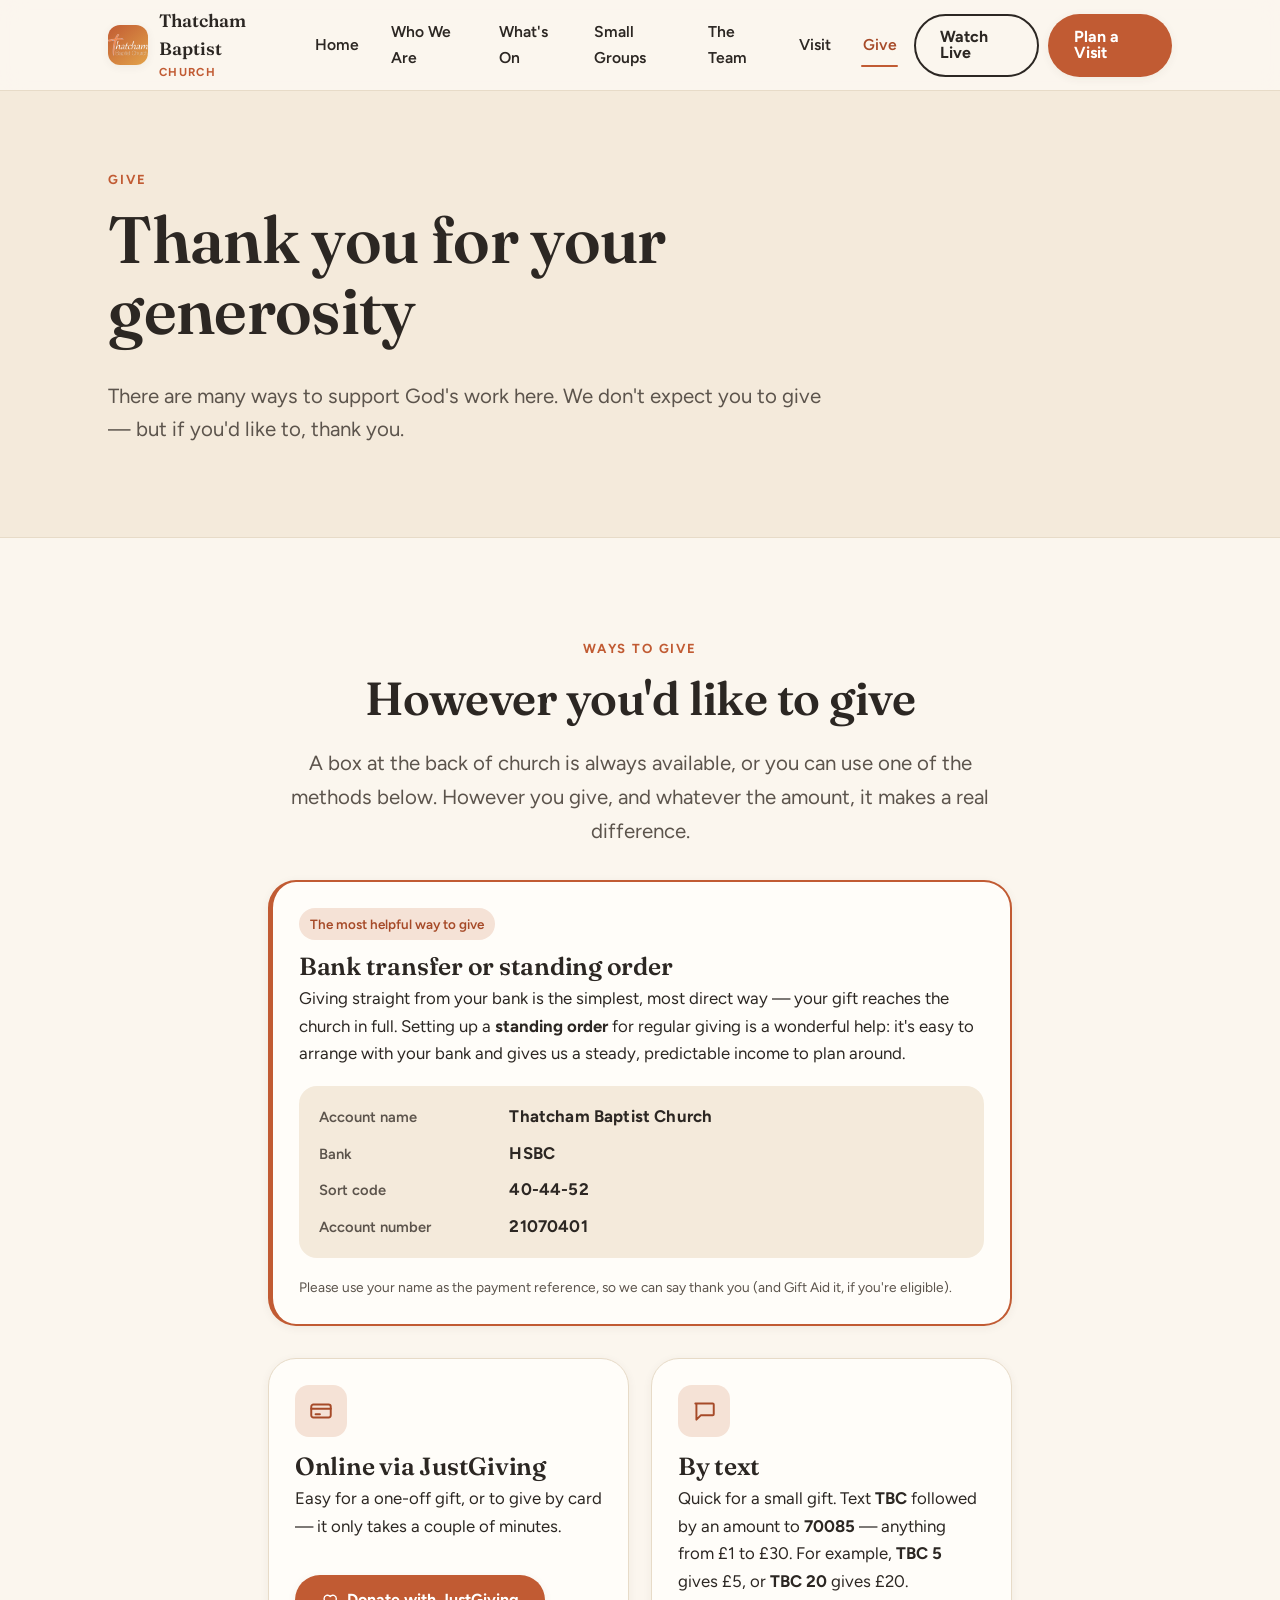
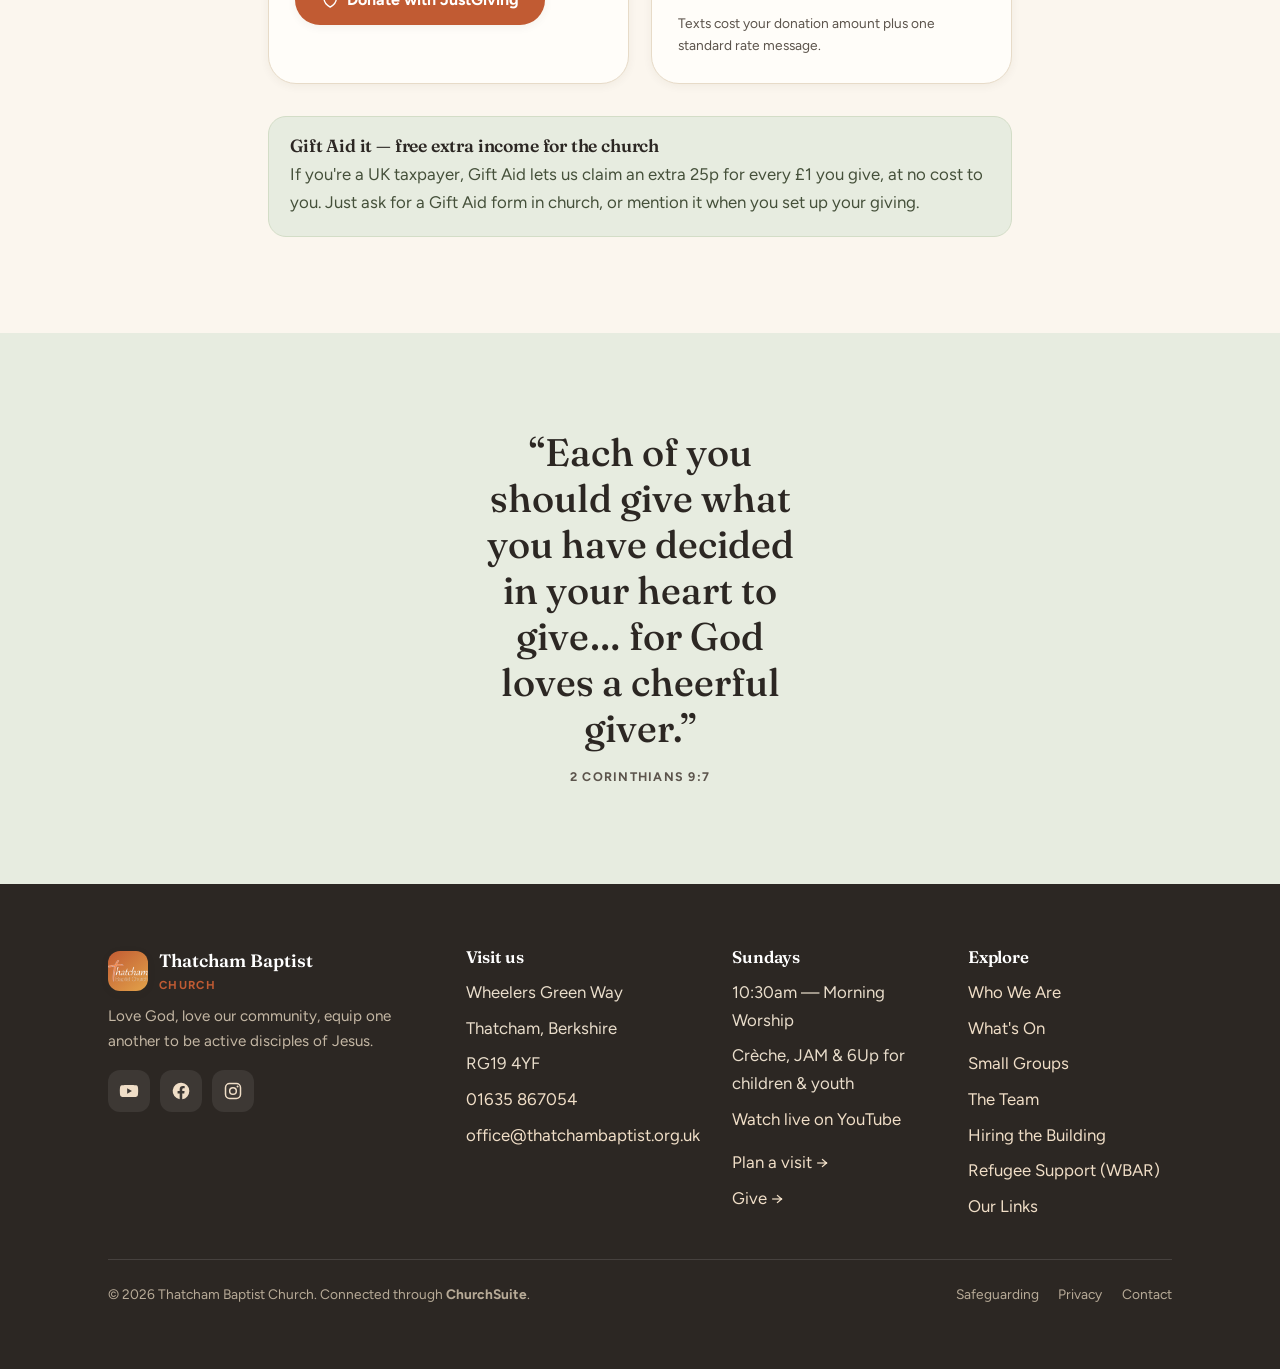
==== commit c180dab1: "giving details updated and WBAR details added" ====
--- a/give.html
+++ b/give.html
@@ -9,7 +9,7 @@
   <link rel="preconnect" href="https://fonts.googleapis.com" />
   <link rel="preconnect" href="https://fonts.gstatic.com" crossorigin />
   <link href="https://fonts.googleapis.com/css2?family=Fraunces:opsz,wght@9..144,400;9..144,500;9..144,600&family=Figtree:wght@400;500;600;700;800&display=swap" rel="stylesheet" />
-  <link rel="stylesheet" href="css/styles.css?v=3" />
+  <link rel="stylesheet" href="css/styles.css?v=6" />
   <link rel="icon" href="assets/logo/cropped-circle-cropped.png" />
 </head>
 <body>
@@ -59,7 +59,7 @@
       <div class="wrap">
         <span class="eyebrow reveal">Give</span>
         <h1 class="reveal d1">Thank you for your generosity</h1>
-        <p class="lede reveal d2">We don't expect you to contribute — but if you'd like to support God's work here in Thatcham, we're very grateful. However you give, and whatever the amount, it makes a real difference.</p>
+        <p class="lede reveal d2">There are many ways to support God's work here. We don't expect you to give — but if you'd like to, thank you.</p>
       </div>
     </section>
 
@@ -67,31 +67,47 @@
       <div class="wrap narrow" style="max-width:820px">
         <div class="center reveal">
           <span class="eyebrow">Ways to give</span>
-          <h2>Whatever's easiest for you</h2>
-          <p class="lede">There's never any pressure, and you never need to give to belong. If you'd like to, here are two simple ways.</p>
+          <h2>However you'd like to give</h2>
+          <p class="lede">A box at the back of church is always available, or you can use one of the methods below. However you give, and whatever the amount, it makes a real difference.</p>
+        </div>
+
+        <!-- 1. Bank transfer / standing order — the preferred, most direct way -->
+        <div class="card give-primary reveal mt-3">
+          <span class="chip chip--clay">The most helpful way to give</span>
+          <h3>Bank transfer or standing order</h3>
+          <p>Giving straight from your bank is the simplest, most direct way — your gift reaches the church in full. Setting up a <strong>standing order</strong> for regular giving is a wonderful help: it's easy to arrange with your bank and gives us a steady, predictable income to plan around.</p>
+          <dl class="bank-details">
+            <div><dt>Account name</dt><dd>Thatcham Baptist Church</dd></div>
+            <div><dt>Bank</dt><dd>HSBC</dd></div>
+            <div><dt>Sort code</dt><dd>40-44-52</dd></div>
+            <div><dt>Account number</dt><dd>21070401</dd></div>
+          </dl>
+          <p class="give-note">Please use your name as the payment reference, so we can say thank you (and Gift Aid it, if you're eligible).</p>
         </div>
 
         <div class="grid grid--2 mt-3">
+          <!-- 2. JustGiving — easy one-off / card gifts -->
           <div class="card reveal">
-            <div class="card__icon"><svg viewBox="0 0 24 24" fill="none"><path d="M4 8h16v11a1 1 0 01-1 1H5a1 1 0 01-1-1V8zM4 8l2-4h12l2 4M9 12h6" stroke="currentColor" stroke-width="1.8" stroke-linecap="round" stroke-linejoin="round"/></svg></div>
-            <h3>In church</h3>
-            <p>There's a giving box at the back of church. Pop in a gift whenever you'd like to — cash or an envelope, whatever suits. If you're a UK taxpayer, ask about Gift Aid so we can claim a little extra at no cost to you.</p>
+            <div class="card__icon"><svg viewBox="0 0 24 24" fill="none"><rect x="3" y="6" width="18" height="12" rx="2" stroke="currentColor" stroke-width="1.8"/><path d="M3 10h18M7 15h4" stroke="currentColor" stroke-width="1.8" stroke-linecap="round"/></svg></div>
+            <h3>Online via JustGiving</h3>
+            <p>Easy for a one-off gift, or to give by card — it only takes a couple of minutes.</p>
+            <a class="btn mt-2" href="https://www.justgiving.com/campaign/thatchambaptist?utm_medium=CA&amp;utm_source=CL" target="_blank" rel="noopener">
+              <svg class="btn__icon" viewBox="0 0 24 24" fill="none" aria-hidden="true"><path d="M12 21s-8-4.9-8-11a4.5 4.5 0 018-2.8A4.5 4.5 0 0120 10c0 6.1-8 11-8 11z" stroke="currentColor" stroke-width="1.8" stroke-linejoin="round"/></svg>
+              Donate with JustGiving
+            </a>
           </div>
+          <!-- 3. Text giving — quick small gifts -->
           <div class="card reveal d1">
-            <div class="card__icon"><svg viewBox="0 0 24 24" fill="none"><rect x="3" y="6" width="18" height="12" rx="2" stroke="currentColor" stroke-width="1.8"/><path d="M3 10h18M7 15h4" stroke="currentColor" stroke-width="1.8" stroke-linecap="round"/></svg></div>
-            <h3>Online</h3>
-            <p>Prefer to give from home, or set up a regular gift? You can give securely online through JustGiving in just a couple of minutes.</p>
-            <a class="btn mt-2" href="#" aria-label="Give online via JustGiving (placeholder link)">
-              <svg class="btn__icon" viewBox="0 0 24 24" fill="none" aria-hidden="true"><path d="M12 21s-8-4.9-8-11a4.5 4.5 0 018-2.8A4.5 4.5 0 0120 10c0 6.1-8 11-8 11z" stroke="currentColor" stroke-width="1.8" stroke-linejoin="round"/></svg>
-              Give online via JustGiving
-            </a>
-            <p class="mt-1 mb-0" style="font-size:.84rem;color:var(--ink-soft)">Placeholder link — the real JustGiving URL will be added here.</p>
+            <div class="card__icon"><svg viewBox="0 0 24 24" fill="none"><path d="M4 5h16a1 1 0 011 1v9a1 1 0 01-1 1H9l-4 4V6a1 1 0 011-1z" stroke="currentColor" stroke-width="1.8" stroke-linejoin="round"/></svg></div>
+            <h3>By text</h3>
+            <p>Quick for a small gift. Text <strong>TBC</strong> followed by an amount to <strong>70085</strong> — anything from £1 to £30. For example, <strong>TBC&nbsp;5</strong> gives £5, or <strong>TBC&nbsp;20</strong> gives £20.</p>
+            <p class="give-note">Texts cost your donation amount plus one standard rate message.</p>
           </div>
         </div>
 
         <div class="aside-box reveal mt-3">
-          <h3>Where does it go?</h3>
-          <p class="mb-0">Your giving helps us keep the doors open and the welcome warm — supporting our ministry to all ages, our work in the community like the foodbank and refugee support, and the day-to-day running of the church. Thank you.</p>
+          <h3>Gift Aid it — free extra income for the church</h3>
+          <p class="mb-0">If you're a UK taxpayer, Gift Aid lets us claim an extra 25p for every £1 you give, at no cost to you. Just ask for a Gift Aid form in church, or mention it when you set up your giving.</p>
         </div>
       </div>
     </section>
@@ -149,6 +165,7 @@
             <li><a href="small-groups.html">Small Groups</a></li>
             <li><a href="team.html">The Team</a></li>
             <li><a href="hiring.html">Hiring the Building</a></li>
+            <li><a href="wbar.html">Refugee Support (WBAR)</a></li>
             <li><a href="links.html">Our Links</a></li>
           </ul>
         </div>
@@ -170,6 +187,6 @@
     <a href="give.html"><svg viewBox="0 0 24 24" fill="none"><path d="M12 21s-8-4.9-8-11a4.5 4.5 0 018-2.8A4.5 4.5 0 0120 10c0 6.1-8 11-8 11z" stroke="currentColor" stroke-width="1.8" stroke-linejoin="round"/></svg>Give</a>
   </nav>
 
-  <script src="js/main.js?v=3"></script>
+  <script src="js/main.js?v=6"></script>
 </body>
 </html>
--- a/css/styles.css
+++ b/css/styles.css
@@ -396,13 +396,20 @@
 }
 
 /* ---------- Team ---------- */
-.team-grid { display: grid; gap: 1.3rem; grid-template-columns: repeat(2, 1fr); }
-@media (min-width: 720px) { .team-grid { grid-template-columns: repeat(3, 1fr); } }
-@media (min-width: 980px) { .team-grid { grid-template-columns: repeat(4, 1fr); } }
-.person { text-align: center; }
+/* Unified leadership grid — one card format for the whole team.
+   Cards in a row stretch to equal height; bios of any length flow gracefully. */
+.team-grid { display: grid; gap: 1.4rem; grid-template-columns: 1fr; align-items: stretch; }
+@media (min-width: 560px) { .team-grid { grid-template-columns: repeat(2, 1fr); } }
+@media (min-width: 900px) { .team-grid { grid-template-columns: repeat(3, 1fr); } }
+.person {
+  display: flex; flex-direction: column; text-align: center;
+  background: var(--card); border: 1px solid var(--line); border-radius: var(--radius-lg);
+  padding: 1.4rem; box-shadow: var(--shadow-sm);
+}
 .person__photo {
-  aspect-ratio: 1/1; border-radius: var(--radius-lg); position: relative; overflow: hidden;
-  display: grid; place-items: center; margin-bottom: .8rem; box-shadow: var(--shadow-sm);
+  aspect-ratio: 1/1; width: 100%; max-width: 210px; margin: 0 auto 1rem;
+  border-radius: var(--radius-lg); position: relative; overflow: hidden;
+  display: grid; place-items: center; box-shadow: var(--shadow-sm);
 }
 .person__photo .initials {
   font-family: var(--font-display); font-weight: 600; font-size: clamp(1.8rem, 6vw, 2.6rem);
@@ -421,15 +428,10 @@
 .person__name { font-family: var(--font-display); font-weight: 600; font-size: 1.12rem; margin: 0; }
 .person__role { color: var(--clay-dark); font-weight: 700; font-size: .86rem; margin: .1rem 0 .3rem; }
 .person__bio  { color: var(--ink-soft); font-size: .9rem; margin: 0; }
-.person__contact { margin: .7rem 0 0; }
+/* Email link sits at the foot of the card so buttons line up across a row. */
+.person__contact { margin: auto auto 0; padding-top: .9rem; }
 .person__contact a { display: inline-flex; align-items: center; gap: .45rem; font-weight: 700; font-size: .92rem; }
 .person__contact svg { width: 1.1em; height: 1.1em; flex: none; }
-.lead-team { display: grid; gap: 1.4rem; grid-template-columns: 1fr; margin-bottom: 3rem; }
-@media (min-width: 720px) { .lead-team { grid-template-columns: 1fr 1fr; } }
-.lead-card { display: grid; grid-template-columns: 110px 1fr; gap: 1.2rem; align-items: center;
-  background: var(--card); border: 1px solid var(--line); border-radius: var(--radius-lg); padding: 1.3rem; box-shadow: var(--shadow-sm); }
-.lead-card .person__photo { margin: 0; }
-@media (min-width: 500px) { .lead-card { grid-template-columns: 130px 1fr; } }
 
 /* Photo gradient variants (cycled) */
 .g1{background:linear-gradient(135deg,#E3A34A,#C15B33)} .g2{background:linear-gradient(135deg,#9CAE84,#5F6E4C)}
@@ -462,6 +464,8 @@
 .outreach-card { background: var(--card); border: 1px solid var(--line); border-radius: var(--radius); padding: 1.4rem; box-shadow: var(--shadow-sm); }
 .outreach-card h3 { font-size: 1.15rem; }
 .outreach-card p { color: var(--ink-soft); font-size: .95rem; margin: 0; }
+.outreach-card .more { color: var(--clay-dark); font-weight: 700; font-size: .92rem; display: inline-flex; align-items: center; gap: .3rem; margin-top: .9rem; }
+.outreach-card .more:hover { gap: .55rem; }
 
 /* ---------- Form (visual only) ---------- */
 .form-note {
@@ -831,6 +835,19 @@
 .aside-box h3 { font-size: 1.1rem; margin-bottom: .4rem; }
 .aside-box p:last-child { margin-bottom: 0; }
 
+/* ---------- Give page ---------- */
+.give-primary { border: 2px solid var(--clay); border-left: 5px solid var(--clay); }
+.give-primary > .chip { margin-bottom: .8rem; }
+.bank-details {
+  display: grid; gap: .55rem; margin: 1.1rem 0; padding: 1.1rem 1.25rem;
+  background: var(--cream-2); border-radius: var(--radius);
+}
+.bank-details > div { display: grid; grid-template-columns: 11rem 1fr; gap: .1rem .9rem; align-items: baseline; }
+@media (max-width: 460px) { .bank-details > div { grid-template-columns: 1fr; } }
+.bank-details dt { color: var(--ink-soft); font-weight: 600; font-size: .92rem; }
+.bank-details dd { margin: 0; font-weight: 700; font-size: 1.05rem; letter-spacing: .01em; }
+.give-note { font-size: .86rem; color: var(--ink-soft); margin: .6rem 0 0; }
+
 /* ---------- Alert/Notice Banner ---------- */
 .alert-banner {
   background: var(--clay);
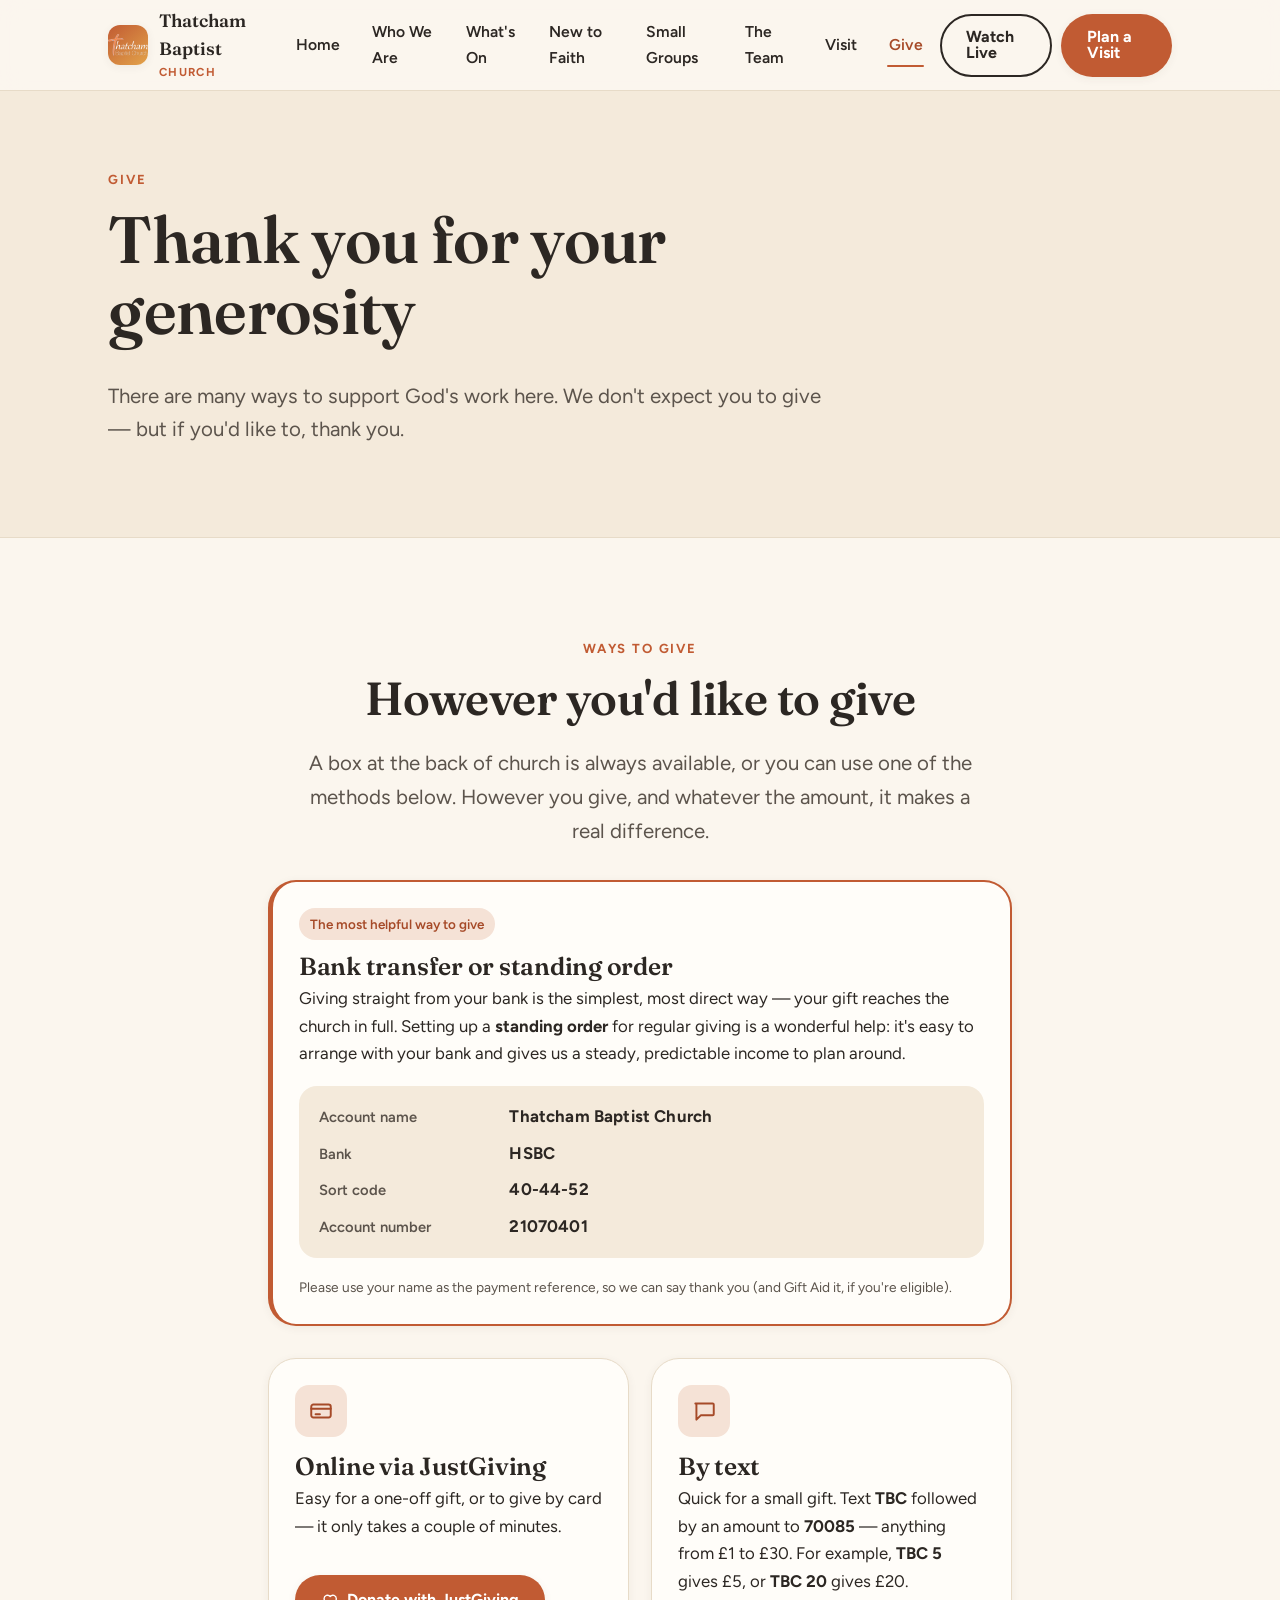
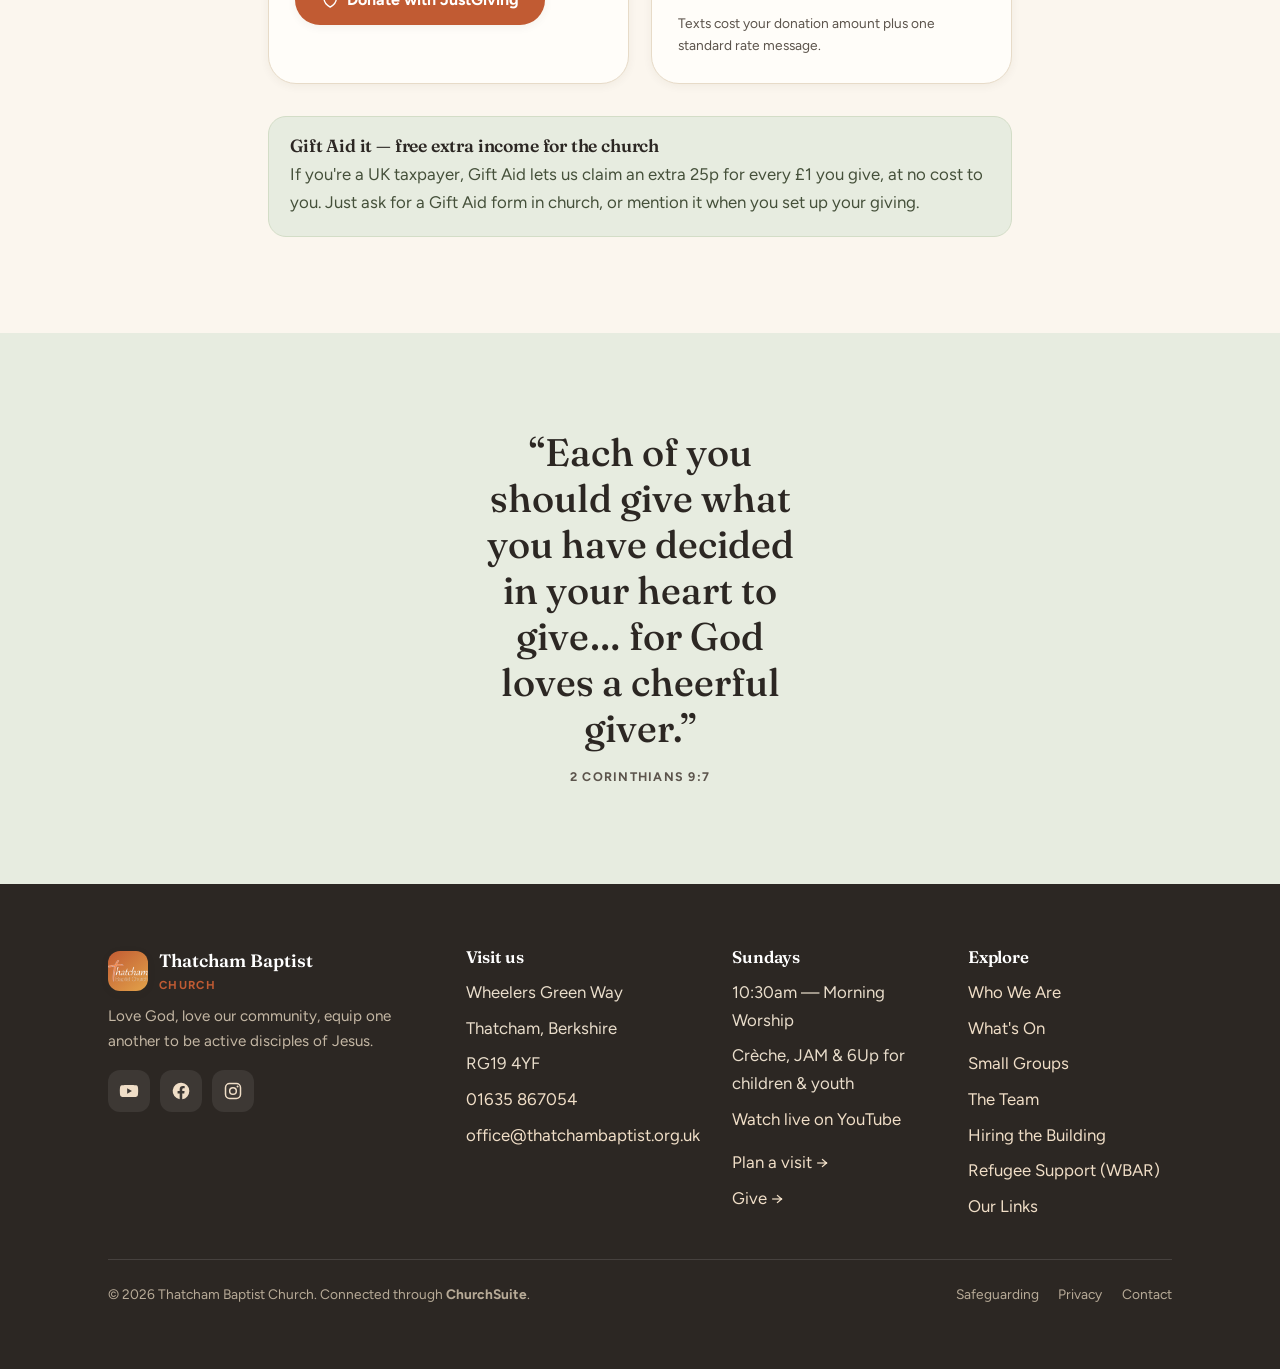
==== commit be7c401b: "Add 'New to Faith' to primary nav across site" ====
--- a/give.html
+++ b/give.html
@@ -25,6 +25,7 @@
         <a href="index.html">Home</a>
         <a href="who-we-are.html">Who We Are</a>
         <a href="whats-on.html">What's On</a>
+        <a href="new-to-faith.html">New to Faith</a>
         <a href="small-groups.html">Small Groups</a>
         <a href="team.html">The Team</a>
         <a href="visit.html">Visit</a>
--- a/css/styles.css
+++ b/css/styles.css
@@ -69,7 +69,7 @@
 h1 { font-size: clamp(2.3rem, 7vw, 4.1rem); font-optical-sizing: auto; }
 h2 { font-size: clamp(1.8rem, 4.6vw, 2.9rem); }
 h3 { font-size: clamp(1.25rem, 2.6vw, 1.55rem); }
-p  { margin: 0 0 1rem; }
+p  { margin: 0 0 1rem; text-wrap: pretty; -webkit-text-wrap: pretty; }
 :focus-visible { outline: 3px solid var(--clay); outline-offset: 3px; border-radius: 6px; }
 
 /* ---------- Layout helpers ---------- */
@@ -91,6 +91,10 @@
   margin-bottom: .9rem;
 }
 .lede { font-size: clamp(1.1rem, 2.2vw, 1.28rem); color: var(--ink-soft); }
+.desktop-break br { display: none; }
+@media (min-width: 940px) {
+  .desktop-break br { display: inline; }
+}
 .skip-link {
   position: absolute; left: -999px; top: .5rem; z-index: 200;
   background: var(--ink); color: #fff; padding: .7rem 1.1rem; border-radius: 10px;
@@ -460,7 +464,10 @@
 
 /* ---------- Community strip ---------- */
 .outreach { display: grid; gap: 1.2rem; grid-template-columns: 1fr; }
-@media (min-width: 720px) { .outreach { grid-template-columns: repeat(3, 1fr); } }
+@media (min-width: 720px) {
+  .outreach { display: flex; justify-content: center; gap: 1.2rem; flex-wrap: wrap; }
+  .outreach-card { max-width: 360px; flex: 1 1 360px; }
+}
 .outreach-card { background: var(--card); border: 1px solid var(--line); border-radius: var(--radius); padding: 1.4rem; box-shadow: var(--shadow-sm); }
 .outreach-card h3 { font-size: 1.15rem; }
 .outreach-card p { color: var(--ink-soft); font-size: .95rem; margin: 0; }
@@ -558,10 +565,19 @@
 .welcome-words li { list-style: none; }
 .welcome-words .lang {
   font-family: var(--font-display), "Noto Sans SC", "Noto Sans Arabic", sans-serif; font-weight: 500;
-  font-size: clamp(1.35rem, 4.4vw, 2.3rem); line-height: 1.1; color: #fff;
+  font-size: clamp(1.35rem, 4.4vw, 2.3rem); line-height: 1.1;
   display: inline-block;
 }
-.welcome-words .lang--lead { color: #FFE7CF; }
+.welcome-words li:nth-child(1) .lang { color: #FFD57A; }
+.welcome-words li:nth-child(2) .lang { color: #58C1FF; }
+.welcome-words li:nth-child(3) .lang { color: #FF8CCB; }
+.welcome-words li:nth-child(4) .lang { color: #9E7BFF; }
+.welcome-words li:nth-child(5) .lang { color: #5DFC9F; }
+.welcome-words li:nth-child(6) .lang { color: #FF9A63; }
+.welcome-words li:nth-child(7) .lang { color: #5CC8FF; }
+.welcome-words li:nth-child(8) .lang { color: #C85BFF; }
+.welcome-words li:nth-child(9) .lang { color: #FFE660; }
+.welcome-words li:nth-child(10) .lang { color: #76FFE4; }
 .welcome-words .lang small {
   display: block; font-family: var(--font-body); font-weight: 600;
   font-size: .62rem; letter-spacing: .14em; text-transform: uppercase;
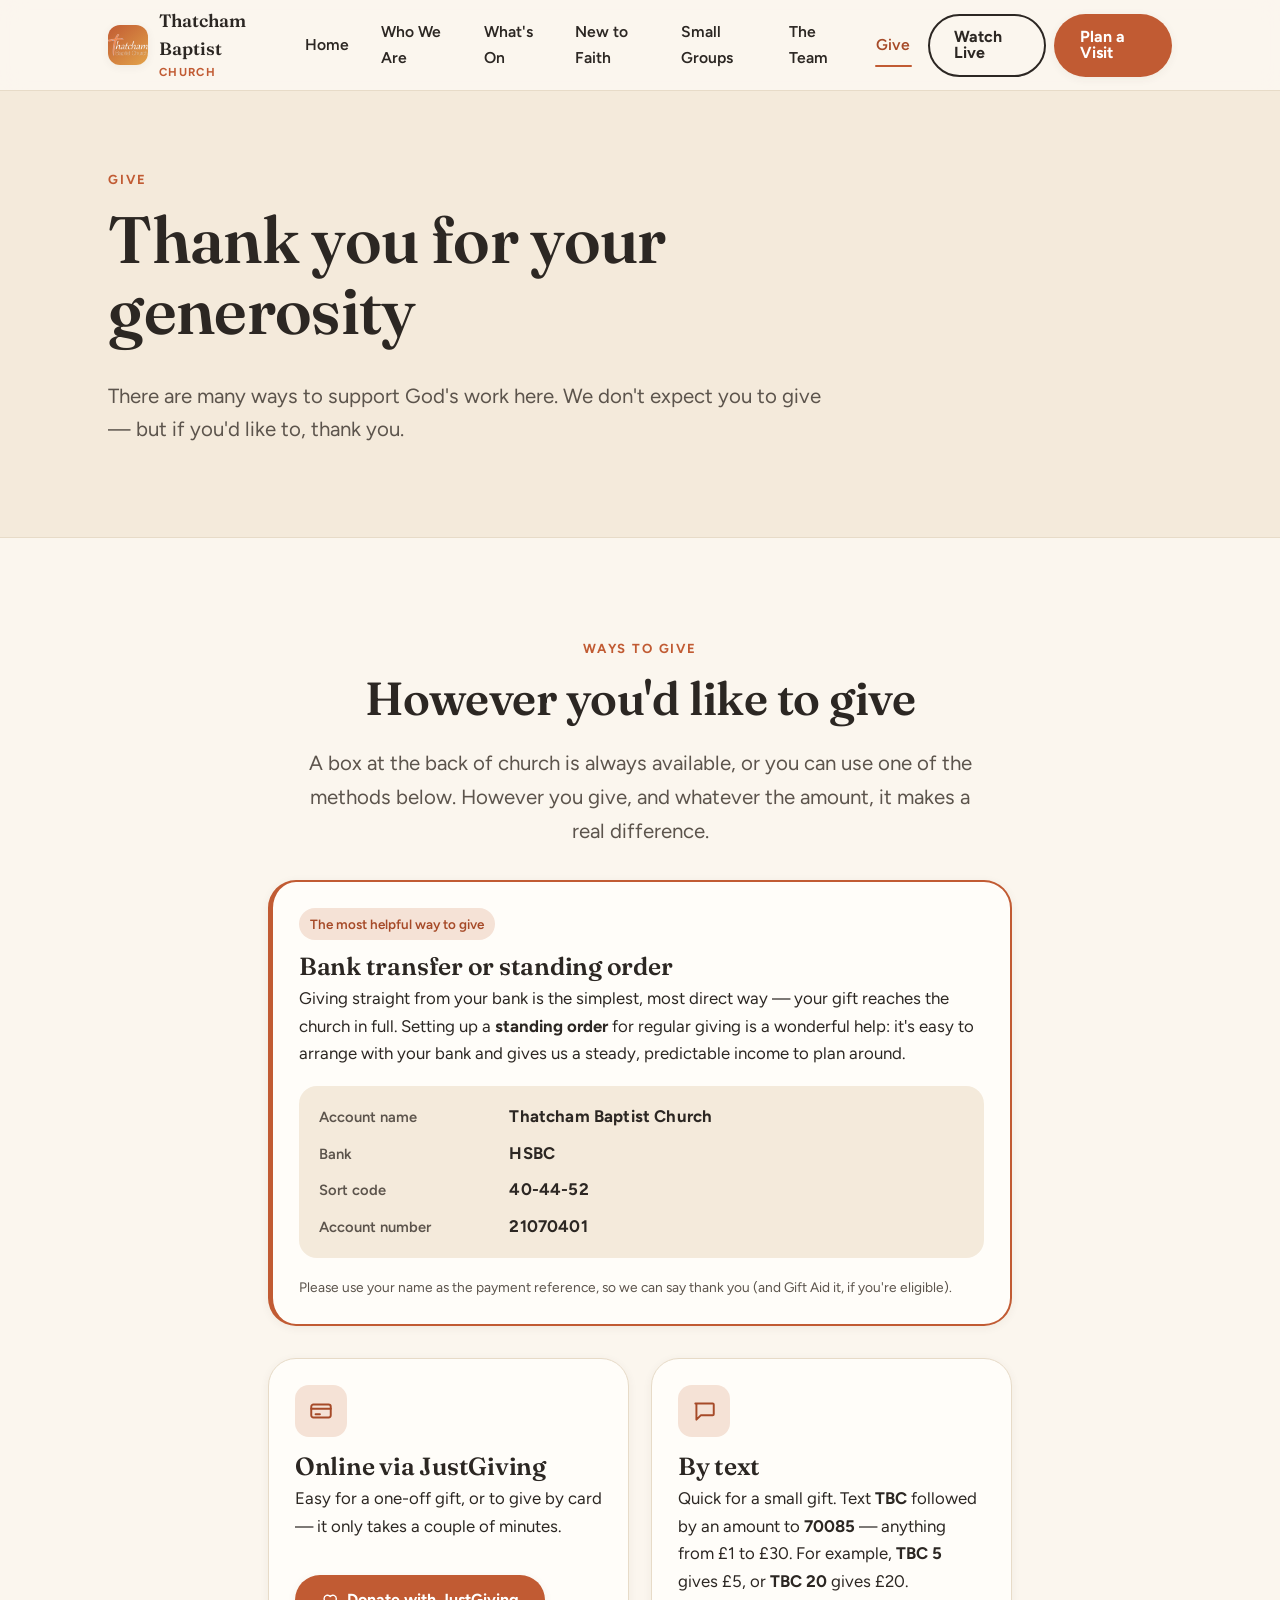
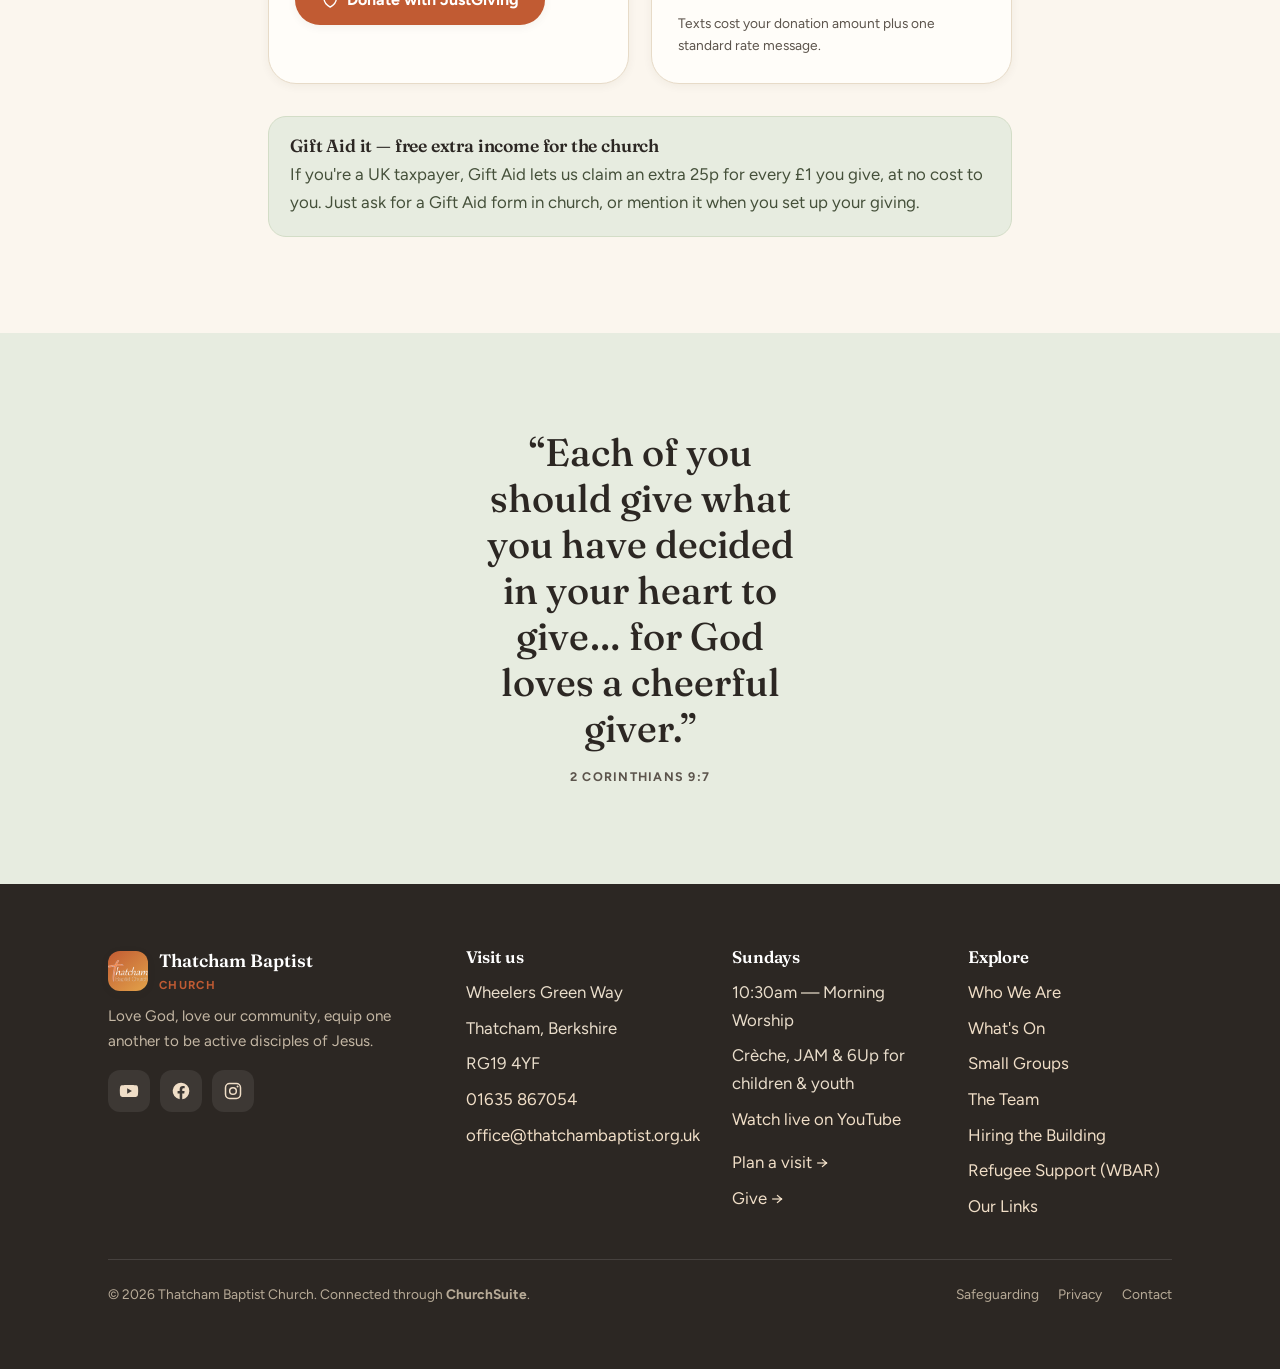
==== commit 620c5a5e: "Commit all current site changes" ====
--- a/give.html
+++ b/give.html
@@ -28,7 +28,6 @@
         <a href="new-to-faith.html">New to Faith</a>
         <a href="small-groups.html">Small Groups</a>
         <a href="team.html">The Team</a>
-        <a href="visit.html">Visit</a>
         <a href="give.html" aria-current="page">Give</a>
       </nav>
       <div class="header-cta">
@@ -46,7 +45,6 @@
       <a href="whats-on.html">What's On</a>
         <a href="small-groups.html">Small Groups</a>
       <a href="team.html">The Team</a>
-      <a href="visit.html">Visit</a>
       <a href="give.html" aria-current="page">Give</a>
       <div class="mobile-cta">
         <a class="btn" href="visit.html">Plan a Visit</a>
--- a/css/styles.css
+++ b/css/styles.css
@@ -327,6 +327,7 @@
 
 /* Feature (image + text) */
 .feature { display: grid; gap: clamp(1.6rem, 4vw, 3rem); align-items: center; }
+.feature--single { max-width: min(960px, 100%); margin-inline: auto; width: 100%; }
 @media (min-width: 860px) {
   .feature { grid-template-columns: 1fr 1fr; }
   .feature--reverse .feature__media { order: 2; }
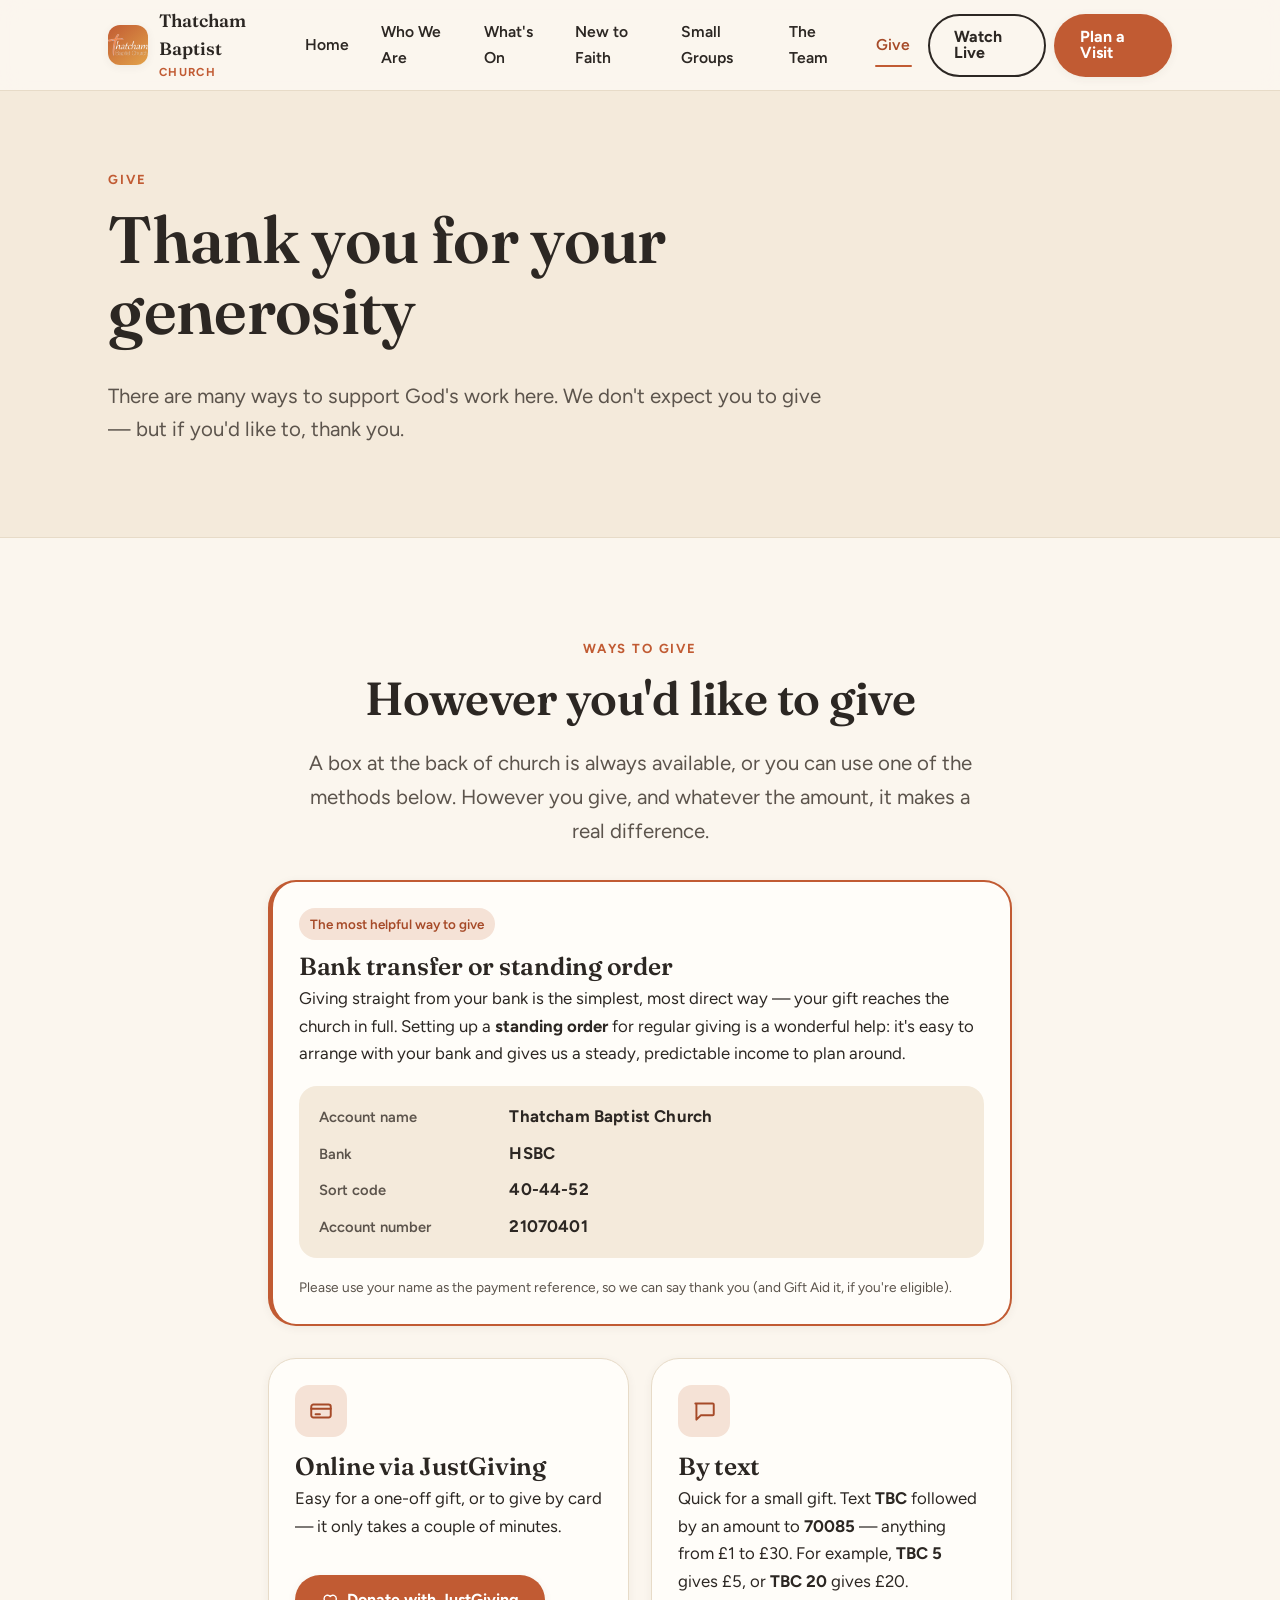
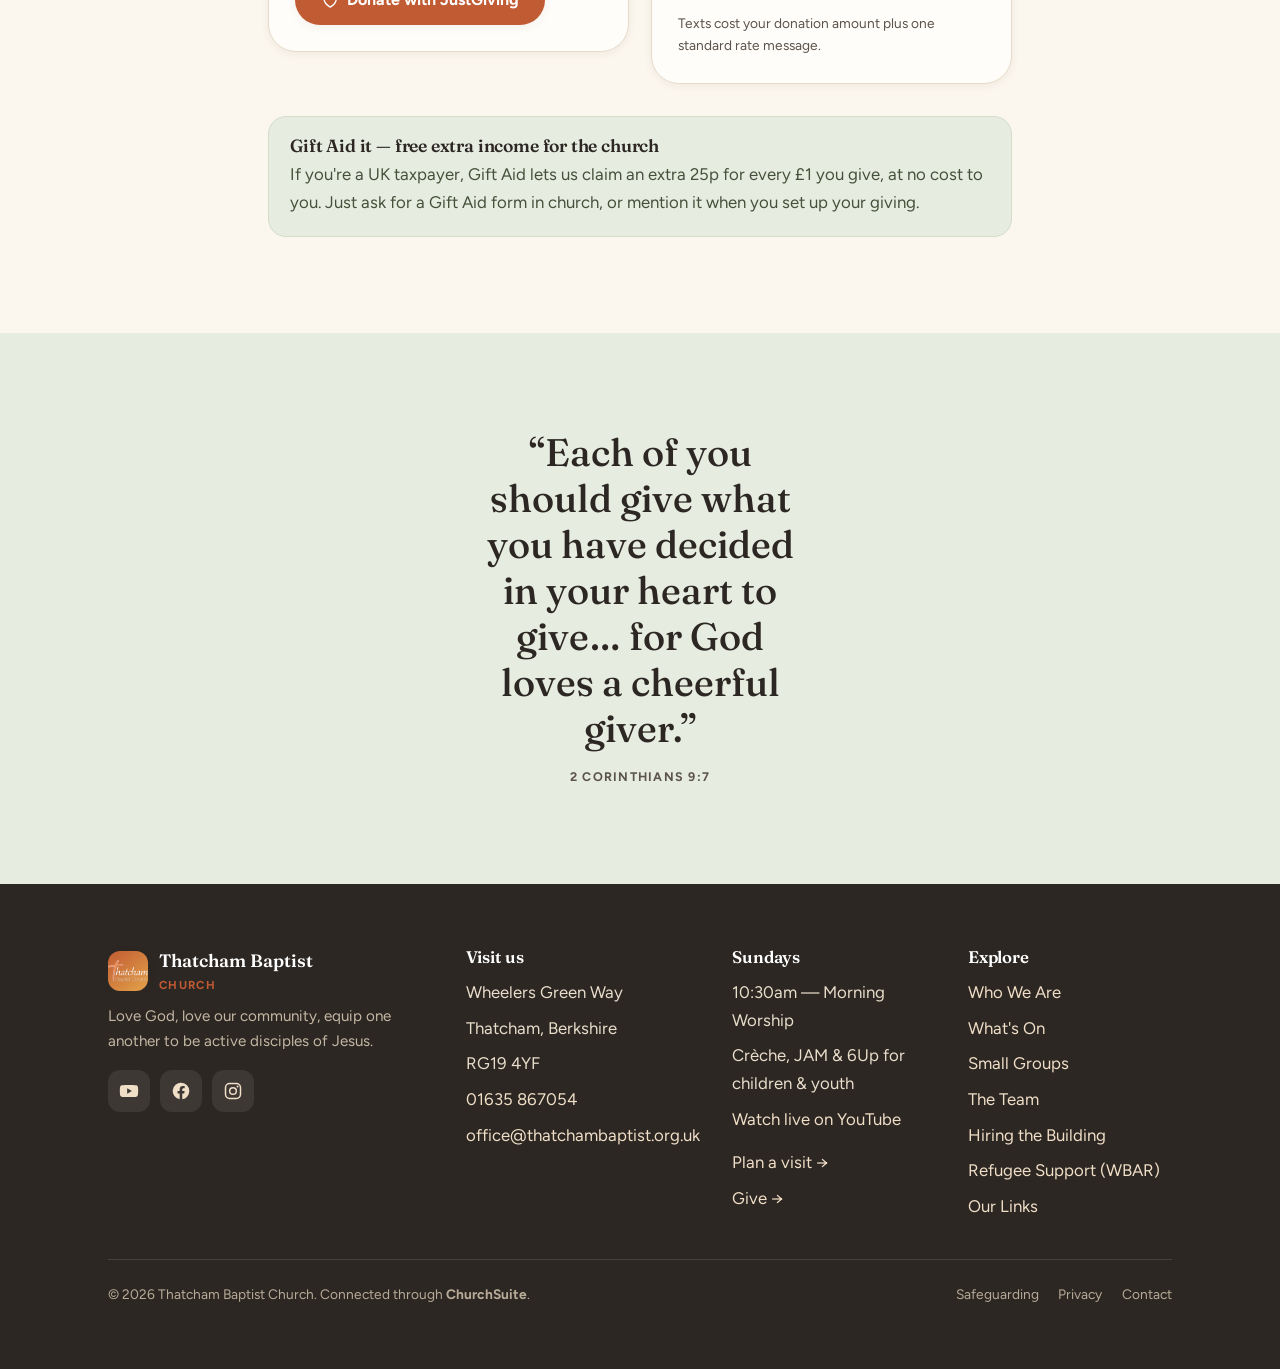
==== commit d202b3f0: "Enforce refresh of script everyday" ====
--- a/give.html
+++ b/give.html
@@ -9,7 +9,8 @@
   <link rel="preconnect" href="https://fonts.googleapis.com" />
   <link rel="preconnect" href="https://fonts.gstatic.com" crossorigin />
   <link href="https://fonts.googleapis.com/css2?family=Fraunces:opsz,wght@9..144,400;9..144,500;9..144,600&family=Figtree:wght@400;500;600;700;800&display=swap" rel="stylesheet" />
-  <link rel="stylesheet" href="css/styles.css?v=6" />
+  <script src="js/site-version.js"></script>
+  <script>document.write('<link rel="stylesheet" href="css/styles.css?v=' + ASSET_VERSION + '" />');</script>
   <link rel="icon" href="assets/logo/cropped-circle-cropped.png" />
 </head>
 <body>
@@ -43,7 +44,8 @@
       <a href="index.html">Home</a>
       <a href="who-we-are.html">Who We Are</a>
       <a href="whats-on.html">What's On</a>
-        <a href="small-groups.html">Small Groups</a>
+      <a href="new-to-faith.html">New to Faith</a>
+      <a href="small-groups.html">Small Groups</a>
       <a href="team.html">The Team</a>
       <a href="give.html" aria-current="page">Give</a>
       <div class="mobile-cta">
@@ -186,6 +188,6 @@
     <a href="give.html"><svg viewBox="0 0 24 24" fill="none"><path d="M12 21s-8-4.9-8-11a4.5 4.5 0 018-2.8A4.5 4.5 0 0120 10c0 6.1-8 11-8 11z" stroke="currentColor" stroke-width="1.8" stroke-linejoin="round"/></svg>Give</a>
   </nav>
 
-  <script src="js/main.js?v=6"></script>
+  <script>document.write('<script src="js/main.js?v=' + ASSET_VERSION + '"><\/script>');</script>
 </body>
 </html>
--- a/css/styles.css
+++ b/css/styles.css
@@ -96,8 +96,15 @@
   .desktop-break br { display: inline; }
 }
 .skip-link {
-  position: absolute; left: -999px; top: .5rem; z-index: 200;
-  background: var(--ink); color: #fff; padding: .7rem 1.1rem; border-radius: 10px;
+  position: absolute;
+  left: -9999px;
+  top: 0.6rem;
+  background: var(--clay);
+  color: #fff;
+  padding: .45rem .8rem;
+  border-radius: 6px;
+  z-index: 999;
+  transition: left .15s var(--ease);
 }
 .skip-link:focus { left: .5rem; }
 
@@ -272,8 +279,12 @@
   background: linear-gradient(180deg, rgba(30,22,16,.10) 0%, rgba(30,22,16,.04) 40%, rgba(24,17,11,.28) 100%),
               radial-gradient(120% 90% at 15% 10%, rgba(255,255,255,.06), transparent 50%);
 }
-/* Position the hero photo slightly higher for better composition */
-.hero__media .ph__img { object-position: center 18% !important; }
+
+@media (min-width: 720px) {
+  .hero__media .ph__img { object-position: center 16% !important; transform: scale(0.95); }
+}
+.hero__media .ph__img { object-position: 32% 18% !important; transform: none; }
+
 .hero__inner {
   position: relative; z-index: 2;
   min-height: min(86vh, 720px);
@@ -294,7 +305,7 @@
 .pagehero p { max-width: 55ch; }
 
 /* ---------- Cards & grids ---------- */
-.grid { display: grid; gap: 1.4rem; }
+.grid { display: grid; gap: 1.4rem; align-items: start; }
 .grid--2 { grid-template-columns: 1fr; }
 .grid--3 { grid-template-columns: 1fr; }
 .grid--4 { grid-template-columns: 1fr; }
@@ -321,8 +332,10 @@
   background: var(--clay-soft); color: var(--clay-dark); margin-bottom: 1rem;
 }
 .card__icon svg { width: 26px; height: 26px; }
-.card--link { text-decoration: none; color: inherit; display: block; }
+.card--link { text-decoration: none; color: inherit; display: flex; flex-direction: column; height: 100%; }
+.grid--3 > .card--link { align-self: stretch; }
 .card--link .more { color: var(--clay-dark); font-weight: 700; display: inline-flex; align-items: center; gap: .3rem; }
+.card--link .more { margin-top: auto; }
 .card--link:hover .more { gap: .55rem; }
 
 /* Feature (image + text) */
@@ -332,6 +345,20 @@
   .feature { grid-template-columns: 1fr 1fr; }
   .feature--reverse .feature__media { order: 2; }
 }
+
+
+@media (min-width: 720px) {
+  #new-here{
+    object-position: center top !important;
+    transform: translateY(7%) scale(1.15);
+  }
+}
+#new-here{
+  object-position: center top !important;
+  transform: translateY(7%) scale(1.15);
+}
+
+/* removed: previous nudge caused distortion — default image framing retained */
 
 /* ---------- Service times block ---------- */
 .services {
@@ -378,9 +405,12 @@
 .filter-btn:hover { border-color: var(--clay); }
 .filter-btn.active { background: var(--clay); color: #fff; border-color: var(--clay); }
 
-.day-group { margin-bottom: 2.4rem; scroll-margin-top: 90px; }
+.day-group, .event-card { margin-bottom: 2.4rem; scroll-margin-top: 90px; }
 .day-group__head { display: flex; align-items: baseline; gap: .8rem; margin-bottom: 1rem; }
 .day-group__head h2 { margin: 0; }
+.section[id] { scroll-margin-top: 90px; }
+.services { align-items: start; }
+.services > .service-card { align-self: start; }
 .day-group__head .count { color: var(--ink-soft); font-weight: 600; font-size: .9rem; }
 .event-card {
   display: grid; grid-template-columns: auto 1fr; gap: 1rem 1.2rem; align-items: start;
@@ -425,6 +455,21 @@
   object-position: center center;
   transform: none;
 }
+
+@media (min-width: 720px) {
+  /* Slightly scale down team/person photos on desktop to give more breathing room */
+  #who-we-are{
+    transform: scale(1) !important;
+    transform-origin: center center;
+    transition: transform .25s var(--ease);
+  }
+}
+#who-we-are{
+  object-position: 55% 14% !important;
+  transform: scale(1) !important;
+  transition: transform .18s var(--ease);
+}
+
 .person__photo .tagchip {
   position: absolute; bottom: .45rem; left: 50%; transform: translateX(-50%);
   background: rgba(44,39,35,.66); color: #FBF6EE; font-size: .62rem; font-weight: 600;
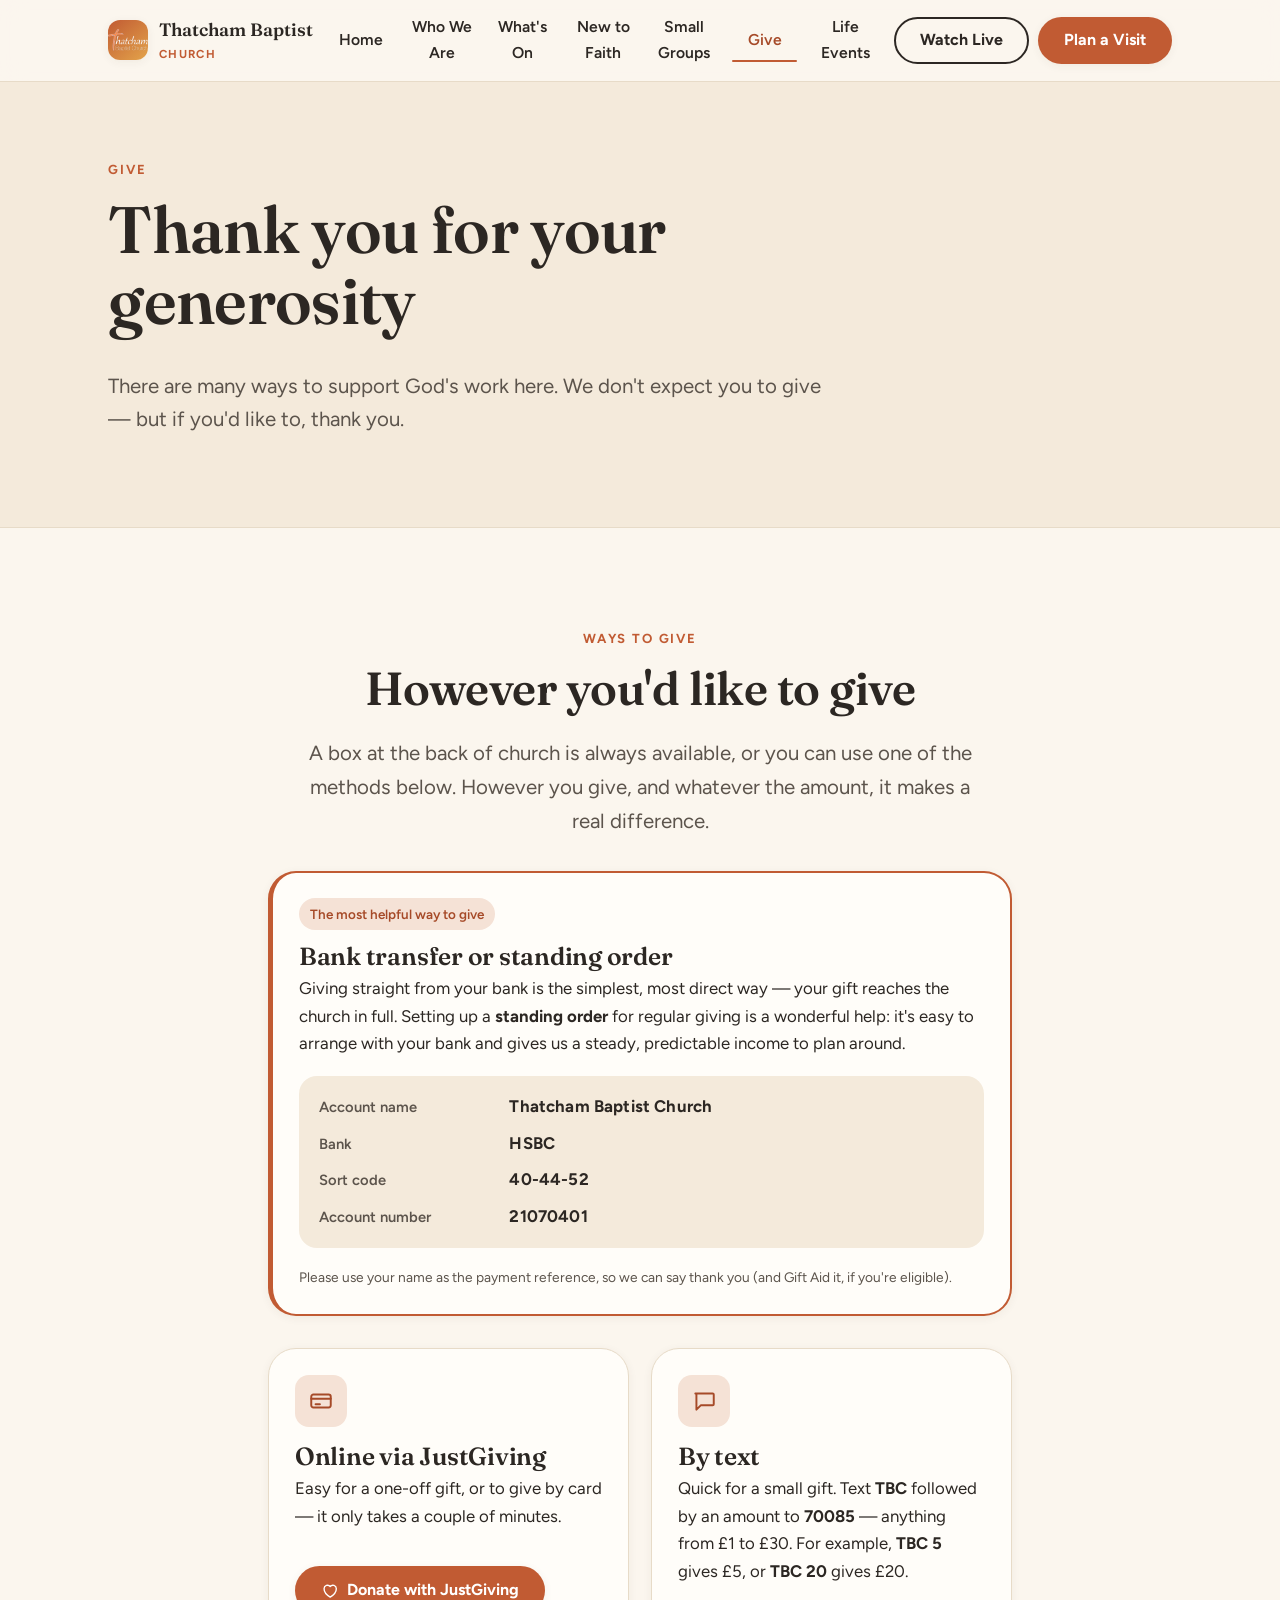
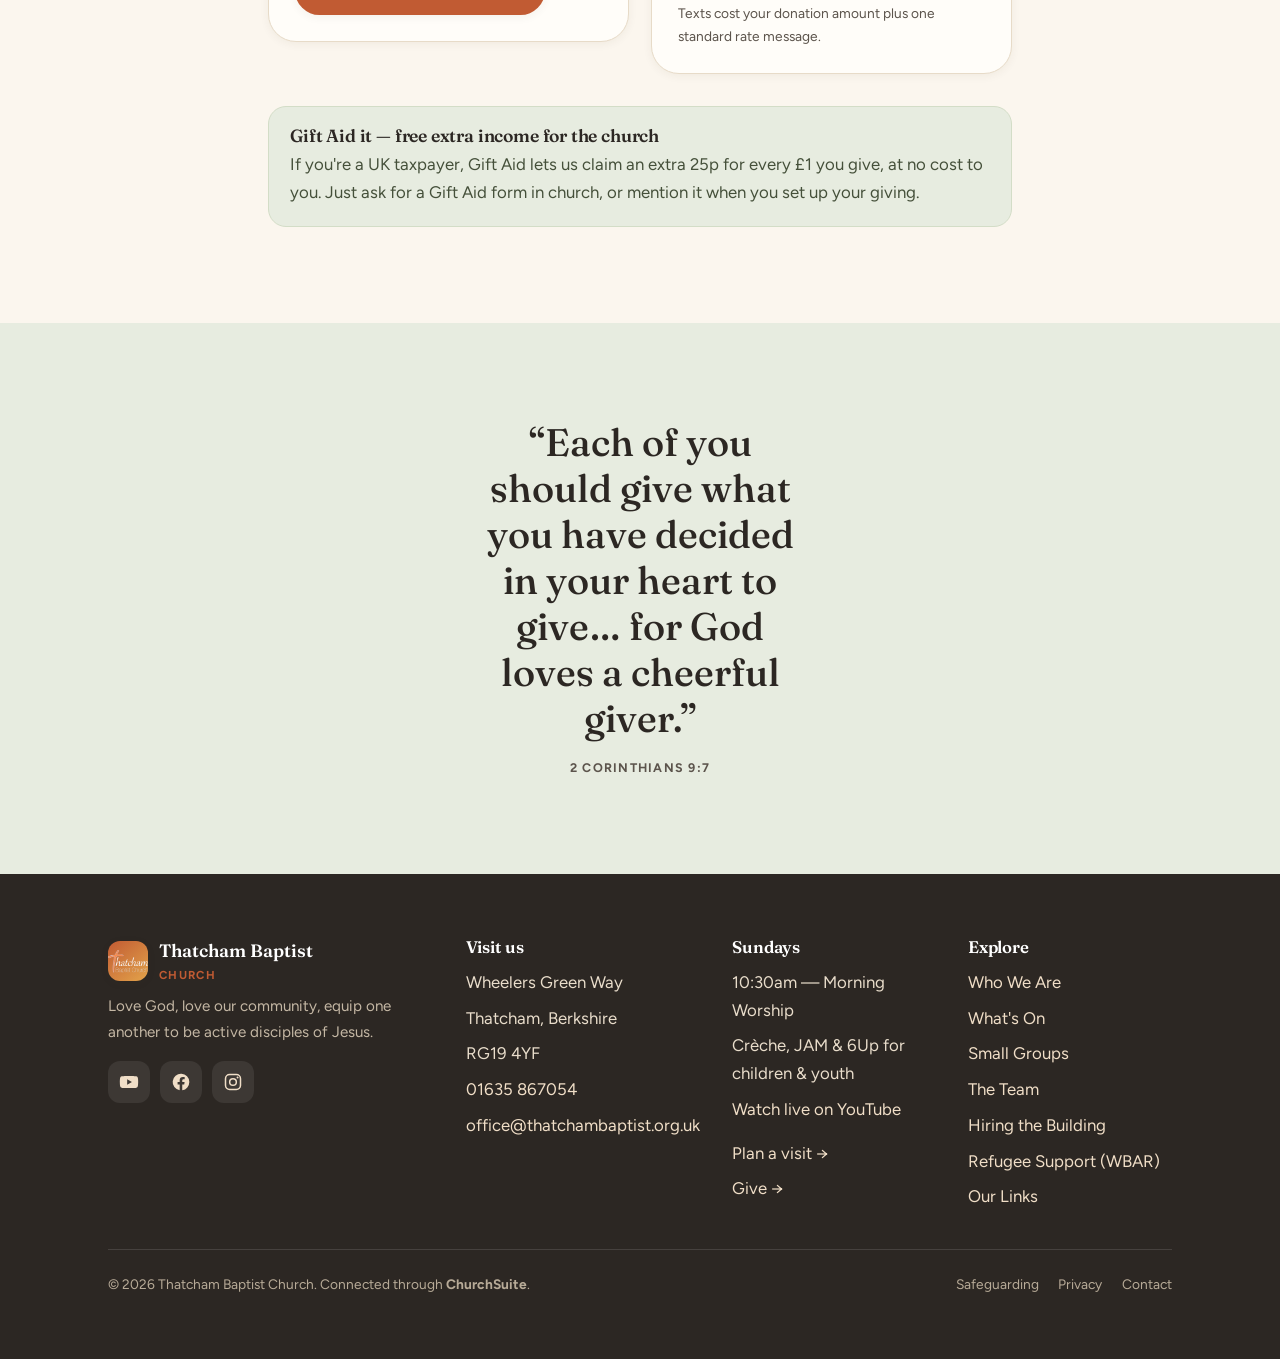
==== commit 444e350c: "Include Life Events" ====
--- a/give.html
+++ b/give.html
@@ -24,12 +24,15 @@
       </a>
       <nav class="nav" aria-label="Primary">
         <a href="index.html">Home</a>
-        <a href="who-we-are.html">Who We Are</a>
+        <div class="nav-group">
+          <a href="who-we-are.html">Who We Are</a>
+          <div class="nav-submenu"><a href="team.html">The Team</a></div>
+        </div>
         <a href="whats-on.html">What's On</a>
         <a href="new-to-faith.html">New to Faith</a>
         <a href="small-groups.html">Small Groups</a>
-        <a href="team.html">The Team</a>
         <a href="give.html" aria-current="page">Give</a>
+        <a href="life-events.html">Life Events</a>
       </nav>
       <div class="header-cta">
         <a class="btn btn--ghost" href="https://www.youtube.com/@ThatchamBaptistChurch/streams" target="_blank" rel="noopener">Watch Live</a>
@@ -43,11 +46,12 @@
     <div class="mobile-nav" id="mobile-nav">
       <a href="index.html">Home</a>
       <a href="who-we-are.html">Who We Are</a>
+      <a class="mobile-nav__sublink" href="team.html">The Team</a>
       <a href="whats-on.html">What's On</a>
       <a href="new-to-faith.html">New to Faith</a>
       <a href="small-groups.html">Small Groups</a>
-      <a href="team.html">The Team</a>
       <a href="give.html" aria-current="page">Give</a>
+      <a href="life-events.html">Life Events</a>
       <div class="mobile-cta">
         <a class="btn" href="visit.html">Plan a Visit</a>
         <a class="btn btn--ghost" href="https://www.youtube.com/@ThatchamBaptistChurch/streams" target="_blank" rel="noopener">Watch Live</a>
--- a/css/styles.css
+++ b/css/styles.css
@@ -153,6 +153,7 @@
 .brand__sub  { display: block; font-family: var(--font-body); font-size: .72rem; letter-spacing: .12em; text-transform: uppercase; color: var(--clay); font-weight: 700; }
 
 .nav { display: none; }
+.nav-group { position: relative; }
 .nav a {
   font-weight: 600; color: var(--ink); text-decoration: none; font-size: .98rem;
   padding: .4rem .1rem; position: relative;
@@ -164,6 +165,30 @@
 }
 .nav a:hover::after, .nav a[aria-current="page"]::after { transform: scaleX(1); }
 .nav a[aria-current="page"] { color: var(--clay-dark); }
+.nav-submenu {
+  display: none;
+  position: absolute;
+  top: 100%;
+  left: -.8rem;
+  z-index: 110;
+  min-width: 10rem;
+  padding: .45rem;
+  border: 1px solid var(--line);
+  border-radius: 12px;
+  background: var(--cream);
+  box-shadow: var(--shadow-sm);
+}
+.nav-group:hover .nav-submenu,
+.nav-group:focus-within .nav-submenu { display: block; }
+.nav .nav-submenu a {
+  display: block;
+  padding: .65rem .75rem;
+  border-radius: 8px;
+  white-space: nowrap;
+}
+.nav .nav-submenu a::after { display: none; }
+.nav .nav-submenu a:hover,
+.nav .nav-submenu a[aria-current="page"] { background: var(--card); }
 
 .header-cta { display: none; gap: .55rem; }
 
@@ -191,11 +216,27 @@
   color: var(--ink); text-decoration: none; border-bottom: 1px solid var(--line);
 }
 .mobile-nav a[aria-current="page"] { color: var(--clay-dark); }
+.mobile-nav a.mobile-nav__sublink {
+  padding-left: 1.5rem;
+  font-size: 1rem;
+  color: var(--ink-soft);
+}
 .mobile-nav .mobile-cta { display: flex; flex-wrap: wrap; gap: .6rem; margin-top: 1.1rem; }
 .mobile-nav .mobile-cta .btn { flex: 1 1 auto; }
 
-@media (min-width: 940px) {
-  .nav { display: flex; gap: clamp(1rem, 2.2vw, 1.9rem); align-items: center; }
+@media (min-width: 1120px) {
+  .nav {
+    display: grid;
+    grid-template-columns: repeat(7, minmax(0, 1fr));
+    flex: 1 1 0;
+    gap: clamp(.75rem, 1.2vw, 1rem);
+    align-items: center;
+  }
+  .nav > a, .nav-group > a {
+    display: flex;
+    justify-content: center;
+    text-align: center;
+  }
   .header-cta { display: flex; }
   .nav-toggle { display: none; }
 }
@@ -338,6 +379,18 @@
 .card--link .more { margin-top: auto; }
 .card--link:hover .more { gap: .55rem; }
 
+/* Balanced grid: a lone item on the last row sits centred instead of stranded left */
+@media (min-width: 620px) and (max-width: 939px) {
+  .grid--3.grid--balanced > :last-child:nth-child(2n+1) {
+    grid-column: 1 / -1; justify-self: center; width: calc(50% - .7rem);
+  }
+}
+@media (min-width: 940px) {
+  .grid--3.grid--balanced > :last-child:nth-child(3n+1) { grid-column: 2; }
+}
+/* A block following a grid keeps the same spacing as the gap between grid items */
+.grid + .service-card { margin-top: 1.4rem; }
+
 /* Feature (image + text) */
 .feature { display: grid; gap: clamp(1.6rem, 4vw, 3rem); align-items: center; }
 .feature--single { max-width: min(960px, 100%); margin-inline: auto; width: 100%; }
